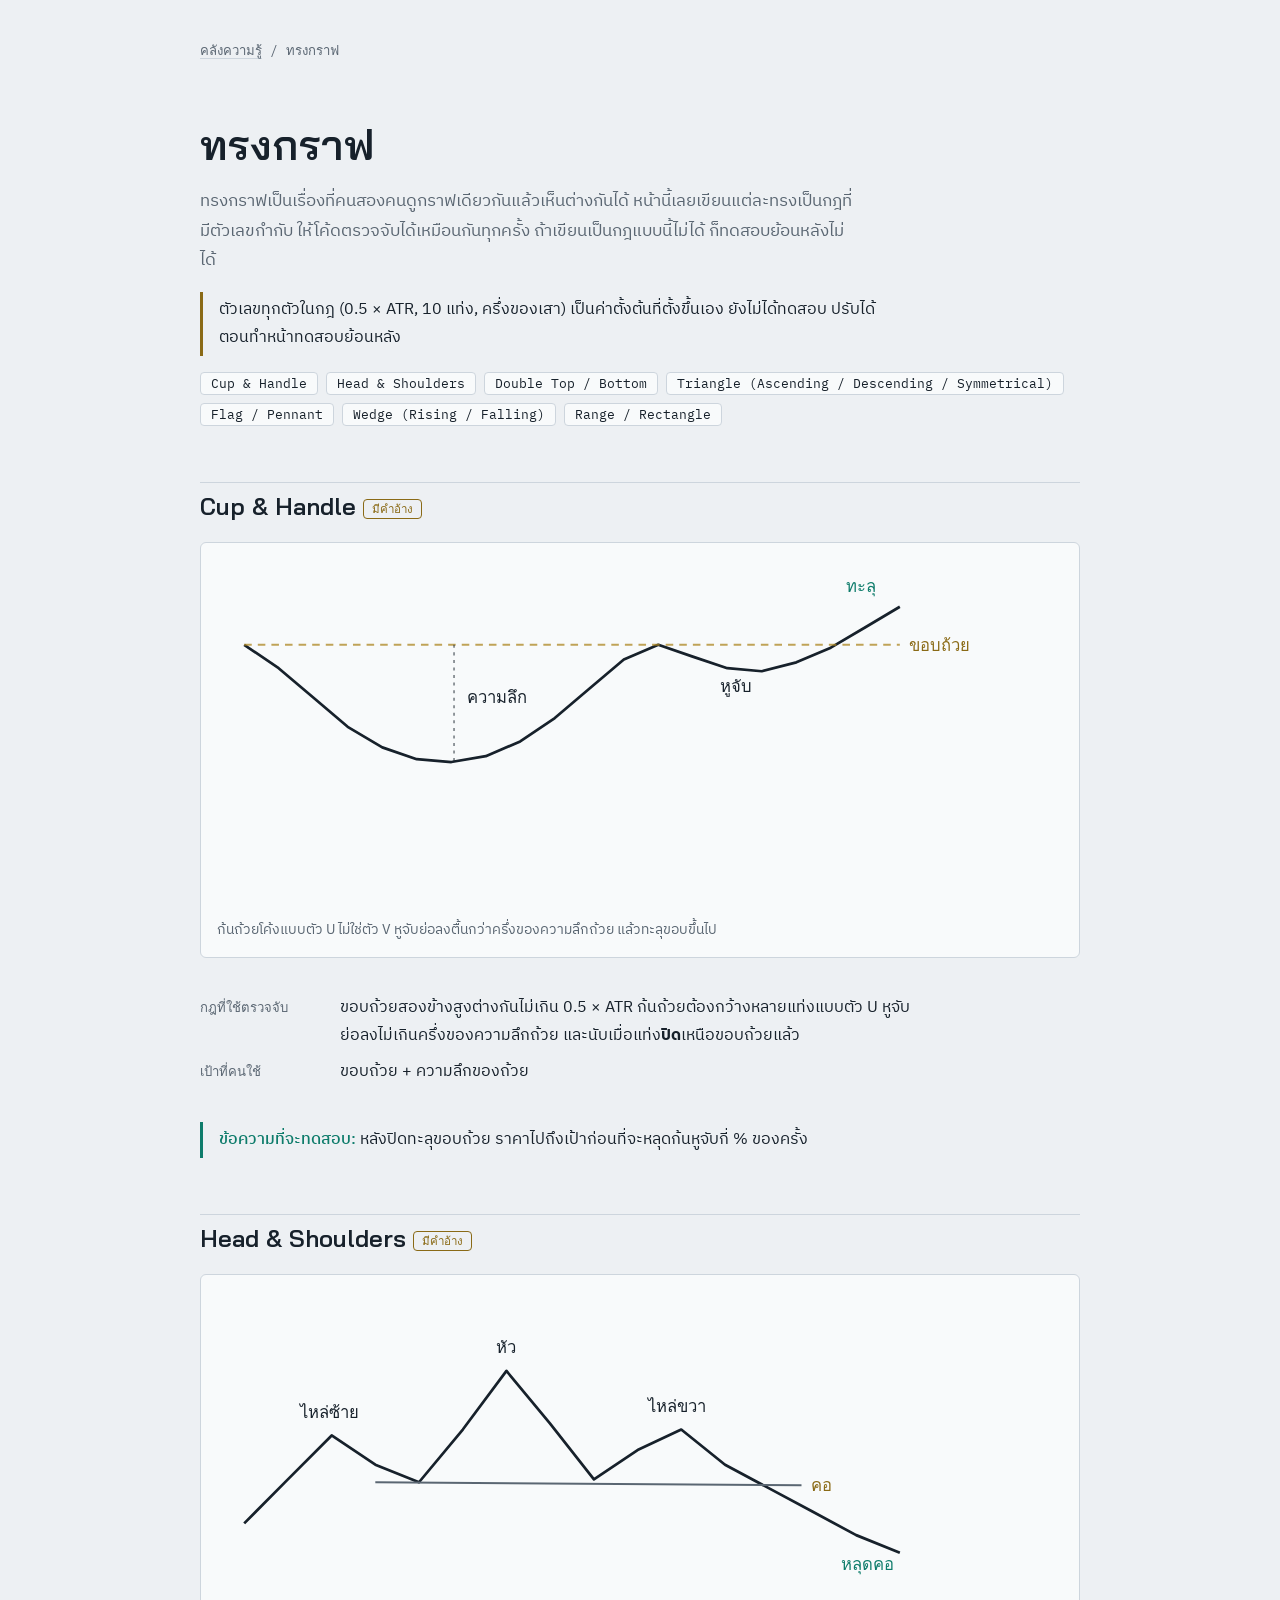
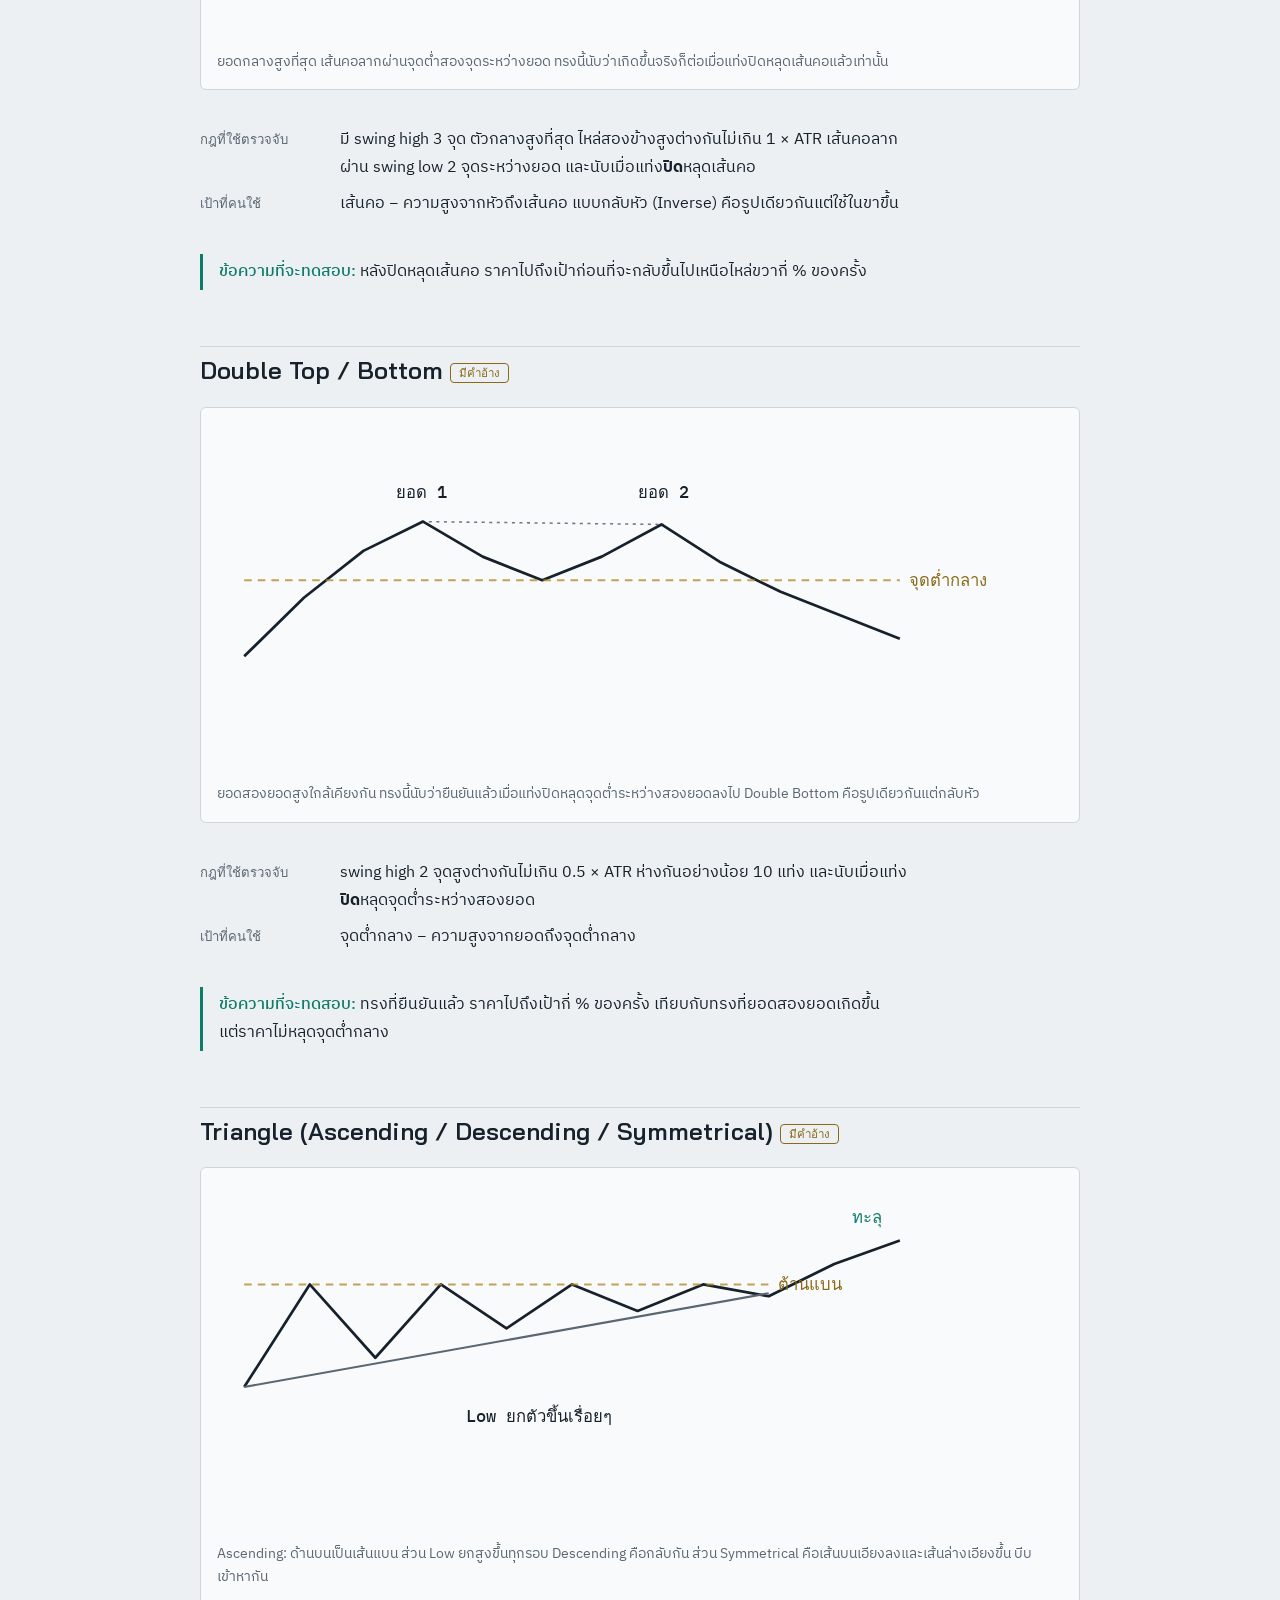
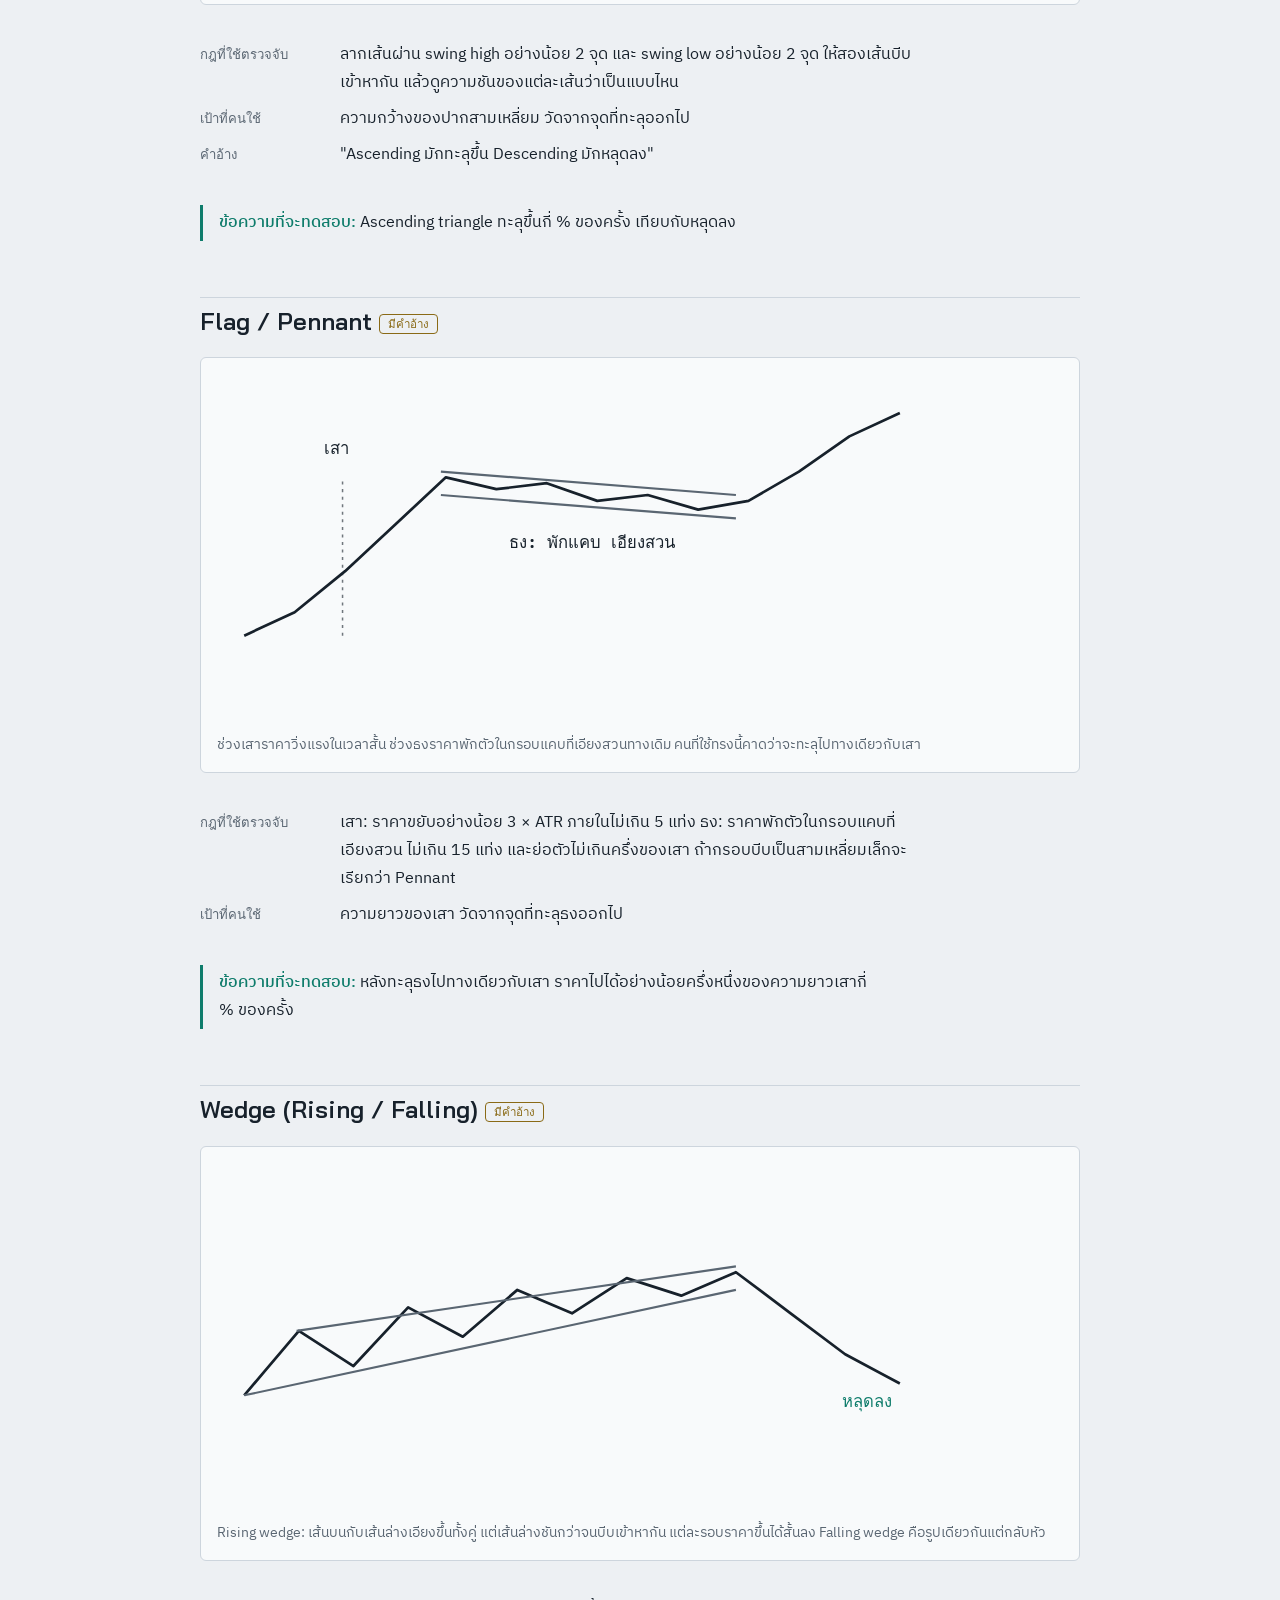
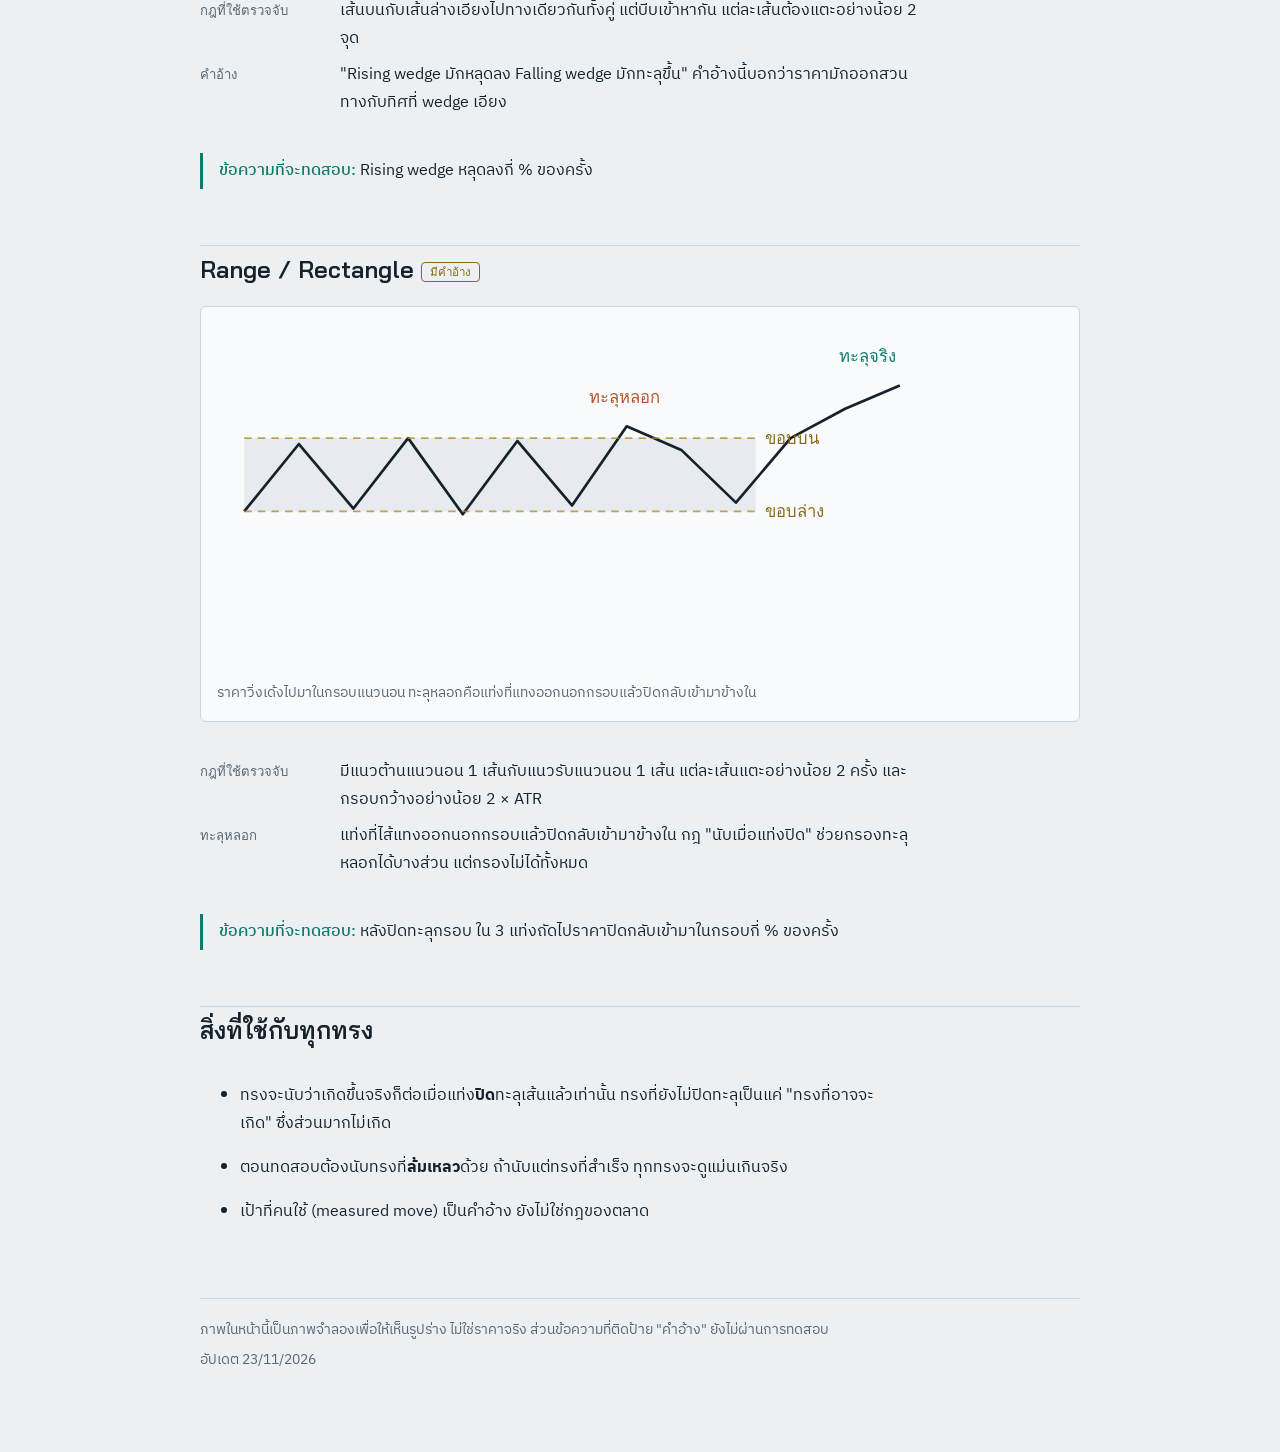
==== patterns.html @ 199178dd "Knowledge base: hub, tools, chart patterns Co-Authored-By: Claude Opus 5.5 <noreply@anthropic.com> C" ====
<!doctype html>
<html lang="th">
<head>
<meta charset="utf-8">
<meta name="viewport" content="width=device-width, initial-scale=1">
<meta name="robots" content="noindex">
<title>ทรงกราฟ</title>
<meta name="description" content="กฎที่ชัดพอให้โค้ดตรวจจับได้ของทรงกราฟหลัก">
<link rel="preconnect" href="https://fonts.googleapis.com">
<link rel="preconnect" href="https://fonts.gstatic.com" crossorigin>
<link rel="stylesheet" href="https://fonts.googleapis.com/css2?family=Bai+Jamjuree:wght@500;600&family=IBM+Plex+Mono:wght@400;500&family=IBM+Plex+Sans+Thai:wght@400;500;600&display=swap">
<link rel="stylesheet" href="kb.css">
</head>
<body>
<div class="wrap">
<nav class="crumb"><a href="index.html">คลังความรู้</a><span>ทรงกราฟ</span></nav>
<header class="stack"><h1>ทรงกราฟ</h1><p class="lede">ทรงกราฟเป็นเรื่องที่คนสองคนดูกราฟเดียวกันแล้วเห็นต่างกันได้ หน้านี้เลยเขียนแต่ละทรงเป็นกฎที่มีตัวเลขกำกับ ให้โค้ดตรวจจับได้เหมือนกันทุกครั้ง ถ้าเขียนเป็นกฎแบบนี้ไม่ได้ ก็ทดสอบย้อนหลังไม่ได้</p><p class="note">ตัวเลขทุกตัวในกฎ (0.5 × ATR, 10 แท่ง, ครึ่งของเสา) เป็นค่าตั้งต้นที่ตั้งขึ้นเอง ยังไม่ได้ทดสอบ ปรับได้ตอนทำหน้าทดสอบย้อนหลัง</p><nav class="toc"><a href="#cup">Cup &amp; Handle</a><a href="#hs">Head &amp; Shoulders</a><a href="#double">Double Top / Bottom</a><a href="#triangle">Triangle (Ascending / Descending / Symmetrical)</a><a href="#flag">Flag / Pennant</a><a href="#wedge">Wedge (Rising / Falling)</a><a href="#range">Range / Rectangle</a></nav></header><section class="topic" id="cup"><header><h2>Cup &amp; Handle <span class="tag claim">มีคำอ้าง</span></h2></header><figure class="card"><div class="scroll"><svg class="chart" viewBox="0 0 560 230" role="img" aria-label="Cup and Handle"><polyline class="px" points="18.0,56.8 40.8,72.3 63.7,91.7 86.5,111.1 109.4,124.7 132.2,132.5 155.1,134.4 177.9,130.5 200.7,120.8 223.6,105.3 246.4,85.9 269.3,66.5 292.1,56.8 314.9,64.6 337.8,72.3 360.6,74.3 383.5,68.4 406.3,58.7 429.2,45.2 452.0,31.6"/><line class="lvl" x1="18.0" y1="56.8" x2="452.0" y2="56.8"/><text class="lbl" x="458.0" y="60.8">ขอบถ้วย</text><line class="ann" x1="156.9" y1="56.8" x2="156.9" y2="134.4"/><text class="anntxt" x="165.6" y="95.6" text-anchor="start">ความลึก</text><text class="anntxt" x="343.5" y="87.8" text-anchor="middle">หูจับ</text><text class="anntxt hit" x="426.0" y="21.9" text-anchor="middle">ทะลุ</text></svg></div><figcaption>ก้นถ้วยโค้งแบบตัว U ไม่ใช่ตัว V หูจับย่อลงตื้นกว่าครึ่งของความลึกถ้วย แล้วทะลุขอบขึ้นไป</figcaption></figure><dl class="kv"><dt>กฎที่ใช้ตรวจจับ</dt><dd>ขอบถ้วยสองข้างสูงต่างกันไม่เกิน 0.5 × ATR ก้นถ้วยต้องกว้างหลายแท่งแบบตัว U หูจับย่อลงไม่เกินครึ่งของความลึกถ้วย และนับเมื่อแท่ง<b>ปิด</b>เหนือขอบถ้วยแล้ว</dd><dt>เป้าที่คนใช้</dt><dd>ขอบถ้วย + ความลึกของถ้วย</dd></dl><p class="test"><b>ข้อความที่จะทดสอบ:</b> หลังปิดทะลุขอบถ้วย ราคาไปถึงเป้าก่อนที่จะหลุดก้นหูจับกี่ % ของครั้ง</p></section><section class="topic" id="hs"><header><h2>Head &amp; Shoulders <span class="tag claim">มีคำอ้าง</span></h2></header><figure class="card"><div class="scroll"><svg class="chart" viewBox="0 0 560 230" role="img" aria-label="Head and Shoulders"><polyline class="px" points="18.0,153.8 46.9,124.7 75.9,95.6 104.8,115.0 133.7,126.6 162.7,91.7 191.6,52.9 220.5,87.8 249.5,124.7 278.4,105.3 307.3,91.7 336.3,115.0 365.2,130.5 394.1,146.0 423.1,161.6 452.0,173.2"/><line class="trend" x1="104.8" y1="126.6" x2="386.9" y2="128.6"/><text class="anntxt" x="74.4" y="84.0" text-anchor="middle">ไหล่ซ้าย</text><text class="anntxt" x="191.6" y="41.3" text-anchor="middle">หัว</text><text class="anntxt" x="304.4" y="80.1" text-anchor="middle">ไหล่ขวา</text><text class="lbl" x="392.9" y="132.6">คอ</text><text class="anntxt hit" x="430.3" y="184.8" text-anchor="middle">หลุดคอ</text></svg></div><figcaption>ยอดกลางสูงที่สุด เส้นคอลากผ่านจุดต่ำสองจุดระหว่างยอด ทรงนี้นับว่าเกิดขึ้นจริงก็ต่อเมื่อแท่งปิดหลุดเส้นคอแล้วเท่านั้น</figcaption></figure><dl class="kv"><dt>กฎที่ใช้ตรวจจับ</dt><dd>มี swing high 3 จุด ตัวกลางสูงที่สุด ไหล่สองข้างสูงต่างกันไม่เกิน 1 × ATR เส้นคอลากผ่าน swing low 2 จุดระหว่างยอด และนับเมื่อแท่ง<b>ปิด</b>หลุดเส้นคอ</dd><dt>เป้าที่คนใช้</dt><dd>เส้นคอ − ความสูงจากหัวถึงเส้นคอ แบบกลับหัว (Inverse) คือรูปเดียวกันแต่ใช้ในขาขึ้น</dd></dl><p class="test"><b>ข้อความที่จะทดสอบ:</b> หลังปิดหลุดเส้นคอ ราคาไปถึงเป้าก่อนที่จะกลับขึ้นไปเหนือไหล่ขวากี่ % ของครั้ง</p></section><section class="topic" id="double"><header><h2>Double Top / Bottom <span class="tag claim">มีคำอ้าง</span></h2></header><figure class="card"><div class="scroll"><svg class="chart" viewBox="0 0 560 230" role="img" aria-label="Double Top"><polyline class="px" points="18.0,153.8 57.5,115.0 96.9,84.0 136.4,64.6 175.8,87.8 215.3,103.4 254.7,87.8 294.2,66.5 333.6,91.7 373.1,111.1 412.5,126.6 452.0,142.2"/><line class="lvl" x1="18.0" y1="103.4" x2="452.0" y2="103.4"/><text class="lbl" x="458.0" y="107.4">จุดต่ำกลาง</text><line class="ann" x1="135.2" y1="64.6" x2="295.8" y2="66.5"/><text class="anntxt" x="135.2" y="49.0" text-anchor="middle">ยอด 1</text><text class="anntxt" x="295.8" y="49.0" text-anchor="middle">ยอด 2</text></svg></div><figcaption>ยอดสองยอดสูงใกล้เคียงกัน ทรงนี้นับว่ายืนยันแล้วเมื่อแท่งปิดหลุดจุดต่ำระหว่างสองยอดลงไป Double Bottom คือรูปเดียวกันแต่กลับหัว</figcaption></figure><dl class="kv"><dt>กฎที่ใช้ตรวจจับ</dt><dd>swing high 2 จุดสูงต่างกันไม่เกิน 0.5 × ATR ห่างกันอย่างน้อย 10 แท่ง และนับเมื่อแท่ง<b>ปิด</b>หลุดจุดต่ำระหว่างสองยอด</dd><dt>เป้าที่คนใช้</dt><dd>จุดต่ำกลาง − ความสูงจากยอดถึงจุดต่ำกลาง</dd></dl><p class="test"><b>ข้อความที่จะทดสอบ:</b> ทรงที่ยืนยันแล้ว ราคาไปถึงเป้ากี่ % ของครั้ง เทียบกับทรงที่ยอดสองยอดเกิดขึ้นแต่ราคาไม่หลุดจุดต่ำกลาง</p></section><section class="topic" id="triangle"><header><h2>Triangle (Ascending / Descending / Symmetrical) <span class="tag claim">มีคำอ้าง</span></h2></header><figure class="card"><div class="scroll"><svg class="chart" viewBox="0 0 560 230" role="img" aria-label="Triangle"><polyline class="px" points="18.0,134.4 61.4,66.5 104.8,115.0 148.2,66.5 191.6,95.6 235.0,66.5 278.4,84.0 321.8,66.5 365.2,74.3 408.6,52.9 452.0,37.4"/><line class="lvl" x1="18.0" y1="66.5" x2="365.2" y2="66.5"/><text class="lbl" x="371.2" y="70.5">ต้านแบน</text><line class="trend" x1="18.0" y1="134.4" x2="365.2" y2="72.3"/><text class="anntxt hit" x="430.3" y="25.8" text-anchor="middle">ทะลุ</text><text class="anntxt" x="213.3" y="157.7" text-anchor="middle">Low ยกตัวขึ้นเรื่อยๆ</text></svg></div><figcaption>Ascending: ด้านบนเป็นเส้นแบน ส่วน Low ยกสูงขึ้นทุกรอบ Descending คือกลับกัน ส่วน Symmetrical คือเส้นบนเอียงลงและเส้นล่างเอียงขึ้น บีบเข้าหากัน</figcaption></figure><dl class="kv"><dt>กฎที่ใช้ตรวจจับ</dt><dd>ลากเส้นผ่าน swing high อย่างน้อย 2 จุด และ swing low อย่างน้อย 2 จุด ให้สองเส้นบีบเข้าหากัน แล้วดูความชันของแต่ละเส้นว่าเป็นแบบไหน</dd><dt>เป้าที่คนใช้</dt><dd>ความกว้างของปากสามเหลี่ยม วัดจากจุดที่ทะลุออกไป</dd><dt>คำอ้าง</dt><dd>"Ascending มักทะลุขึ้น Descending มักหลุดลง"</dd></dl><p class="test"><b>ข้อความที่จะทดสอบ:</b> Ascending triangle ทะลุขึ้นกี่ % ของครั้ง เทียบกับหลุดลง</p></section><section class="topic" id="flag"><header><h2>Flag / Pennant <span class="tag claim">มีคำอ้าง</span></h2></header><figure class="card"><div class="scroll"><svg class="chart" viewBox="0 0 560 230" role="img" aria-label="Flag"><polyline class="px" points="18.0,173.2 51.4,157.7 84.8,130.5 118.2,99.5 151.5,68.4 184.9,76.2 218.3,72.3 251.7,84.0 285.1,80.1 318.5,89.8 351.8,84.0 385.2,64.6 418.6,41.3 452.0,25.8"/><line class="trend" x1="148.2" y1="64.6" x2="343.5" y2="80.1"/><line class="trend" x1="148.2" y1="80.1" x2="343.5" y2="95.6"/><line class="ann" x1="83.1" y1="173.2" x2="83.1" y2="68.4"/><text class="anntxt" x="78.8" y="52.9" text-anchor="middle">เสา</text><text class="anntxt" x="248.0" y="115.0" text-anchor="middle">ธง: พักแคบ เอียงสวน</text></svg></div><figcaption>ช่วงเสาราคาวิ่งแรงในเวลาสั้น ช่วงธงราคาพักตัวในกรอบแคบที่เอียงสวนทางเดิม คนที่ใช้ทรงนี้คาดว่าจะทะลุไปทางเดียวกับเสา</figcaption></figure><dl class="kv"><dt>กฎที่ใช้ตรวจจับ</dt><dd>เสา: ราคาขยับอย่างน้อย 3 × ATR ภายในไม่เกิน 5 แท่ง ธง: ราคาพักตัวในกรอบแคบที่เอียงสวน ไม่เกิน 15 แท่ง และย่อตัวไม่เกินครึ่งของเสา ถ้ากรอบบีบเป็นสามเหลี่ยมเล็กจะเรียกว่า Pennant</dd><dt>เป้าที่คนใช้</dt><dd>ความยาวของเสา วัดจากจุดที่ทะลุธงออกไป</dd></dl><p class="test"><b>ข้อความที่จะทดสอบ:</b> หลังทะลุธงไปทางเดียวกับเสา ราคาไปได้อย่างน้อยครึ่งหนึ่งของความยาวเสากี่ % ของครั้ง</p></section><section class="topic" id="wedge"><header><h2>Wedge (Rising / Falling) <span class="tag claim">มีคำอ้าง</span></h2></header><figure class="card"><div class="scroll"><svg class="chart" viewBox="0 0 560 230" role="img" aria-label="Wedge"><polyline class="px" points="18.0,153.8 54.2,111.1 90.3,134.4 126.5,95.6 162.7,115.0 198.8,84.0 235.0,99.5 271.2,76.2 307.3,87.8 343.5,72.3 379.7,99.5 415.8,126.6 452.0,146.0"/><line class="trend" x1="18.0" y1="153.8" x2="343.5" y2="84.0"/><line class="trend" x1="52.7" y1="111.1" x2="343.5" y2="68.4"/><text class="anntxt hit" x="430.3" y="161.6" text-anchor="middle">หลุดลง</text></svg></div><figcaption>Rising wedge: เส้นบนกับเส้นล่างเอียงขึ้นทั้งคู่ แต่เส้นล่างชันกว่าจนบีบเข้าหากัน แต่ละรอบราคาขึ้นได้สั้นลง Falling wedge คือรูปเดียวกันแต่กลับหัว</figcaption></figure><dl class="kv"><dt>กฎที่ใช้ตรวจจับ</dt><dd>เส้นบนกับเส้นล่างเอียงไปทางเดียวกันทั้งคู่ แต่บีบเข้าหากัน แต่ละเส้นต้องแตะอย่างน้อย 2 จุด</dd><dt>คำอ้าง</dt><dd>"Rising wedge มักหลุดลง Falling wedge มักทะลุขึ้น" คำอ้างนี้บอกว่าราคามักออกสวนทางกับทิศที่ wedge เอียง</dd></dl><p class="test"><b>ข้อความที่จะทดสอบ:</b> Rising wedge หลุดลงกี่ % ของครั้ง</p></section><section class="topic" id="range"><header><h2>Range / Rectangle <span class="tag claim">มีคำอ้าง</span></h2></header><figure class="card"><div class="scroll"><svg class="chart" viewBox="0 0 560 230" role="img" aria-label="Range"><rect class="zband soft" x="18.0" y="76.2" width="338.5" height="48.5"/><polyline class="px" points="18.0,124.7 54.2,80.1 90.3,122.8 126.5,76.2 162.7,126.6 198.8,78.1 235.0,120.8 271.2,68.4 307.3,84.0 343.5,118.9 379.7,76.2 415.8,56.8 452.0,41.3"/><line class="lvl" x1="18.0" y1="76.2" x2="356.5" y2="76.2"/><text class="lbl" x="362.5" y="80.2">ขอบบน</text><line class="lvl" x1="18.0" y1="124.7" x2="356.5" y2="124.7"/><text class="lbl" x="362.5" y="128.7">ขอบล่าง</text><text class="anntxt dn" x="269.7" y="52.9" text-anchor="middle">ทะลุหลอก</text><text class="anntxt hit" x="430.3" y="25.8" text-anchor="middle">ทะลุจริง</text></svg></div><figcaption>ราคาวิ่งเด้งไปมาในกรอบแนวนอน ทะลุหลอกคือแท่งที่แทงออกนอกกรอบแล้วปิดกลับเข้ามาข้างใน</figcaption></figure><dl class="kv"><dt>กฎที่ใช้ตรวจจับ</dt><dd>มีแนวต้านแนวนอน 1 เส้นกับแนวรับแนวนอน 1 เส้น แต่ละเส้นแตะอย่างน้อย 2 ครั้ง และกรอบกว้างอย่างน้อย 2 × ATR</dd><dt>ทะลุหลอก</dt><dd>แท่งที่ไส้แทงออกนอกกรอบแล้วปิดกลับเข้ามาข้างใน กฎ "นับเมื่อแท่งปิด" ช่วยกรองทะลุหลอกได้บางส่วน แต่กรองไม่ได้ทั้งหมด</dd></dl><p class="test"><b>ข้อความที่จะทดสอบ:</b> หลังปิดทะลุกรอบ ใน 3 แท่งถัดไปราคาปิดกลับเข้ามาในกรอบกี่ % ของครั้ง</p></section><section class="topic"><header><h2>สิ่งที่ใช้กับทุกทรง</h2></header><ul class="prose stack"><li>ทรงจะนับว่าเกิดขึ้นจริงก็ต่อเมื่อแท่ง<b>ปิด</b>ทะลุเส้นแล้วเท่านั้น ทรงที่ยังไม่ปิดทะลุเป็นแค่ "ทรงที่อาจจะเกิด" ซึ่งส่วนมากไม่เกิด</li><li>ตอนทดสอบต้องนับทรงที่<b>ล้มเหลว</b>ด้วย ถ้านับแต่ทรงที่สำเร็จ ทุกทรงจะดูแม่นเกินจริง</li><li>เป้าที่คนใช้ (measured move) เป็นคำอ้าง ยังไม่ใช่กฎของตลาด</li></ul></section><footer class="foot"><p>ภาพในหน้านี้เป็นภาพจำลองเพื่อให้เห็นรูปร่าง ไม่ใช่ราคาจริง ส่วนข้อความที่ติดป้าย "คำอ้าง" ยังไม่ผ่านการทดสอบ</p><p>อัปเดต 23/11/2026</p></footer>
</div>
</body>
</html>
---- kb.css ----
:root{
  --bg:#EDF0F3; --surface:#F8FAFB; --ink:#17212B; --muted:#5A6672;
  --line:#CDD5DD; --grid:#DCE2E8;
  --up:#0E7C6B; --dn:#B4532A; --bad:#C2372F;
  --zone:#8A6A16; --zone-fill:rgba(173,134,32,.16); --zone-edge:rgba(173,134,32,.75);
  --display:"Bai Jamjuree","IBM Plex Sans Thai",system-ui,sans-serif;
  --body:"IBM Plex Sans Thai",system-ui,sans-serif;
  --mono:"IBM Plex Mono",ui-monospace,Menlo,monospace;
}
@media (prefers-color-scheme: dark){
  :root:not([data-theme="light"]){
    --bg:#0E141A; --surface:#151D25; --ink:#E2E8EE; --muted:#95A2AE;
    --line:#2B3642; --grid:#1D2731;
    --up:#3DBFA8; --dn:#E08A5C; --bad:#F06A62;
    --zone:#D7A93A; --zone-fill:rgba(215,169,58,.15); --zone-edge:rgba(215,169,58,.7);
  }
}
:root[data-theme="dark"]{
  --bg:#0E141A; --surface:#151D25; --ink:#E2E8EE; --muted:#95A2AE;
  --line:#2B3642; --grid:#1D2731;
  --up:#3DBFA8; --dn:#E08A5C; --bad:#F06A62;
  --zone:#D7A93A; --zone-fill:rgba(215,169,58,.15); --zone-edge:rgba(215,169,58,.7);
}
*{box-sizing:border-box}
html{-webkit-text-size-adjust:100%}
body{margin:0;background:var(--bg);color:var(--ink);font-family:var(--body);font-size:16px;line-height:1.75;padding:40px 16px 80px}
.wrap{max-width:880px;margin:0 auto;display:grid;gap:56px;grid-template-columns:minmax(0,1fr)}
.wrap>*,section.topic>*,.card>*,.stack>*{min-width:0}
h1,h2,h3{font-family:var(--display);text-wrap:balance;line-height:1.3;margin:0;font-weight:600}
h1{font-size:clamp(1.9rem,5vw,2.6rem)}
h2{font-size:1.5rem}
h3{font-size:1.04rem}
p{margin:0}
a{color:inherit;text-underline-offset:3px;text-decoration-color:var(--line)}
a:hover{text-decoration-color:var(--ink)}
.crumb{font:400 .82rem var(--mono);color:var(--muted);display:flex;gap:8px;flex-wrap:wrap}
.crumb a{color:var(--muted)}
.crumb span::before{content:"/";margin-right:8px}
.stack{display:grid;gap:16px}
.lede{font-size:1.06rem;color:var(--muted);max-width:660px}
.prose{max-width:680px}
code,.num{font-family:var(--mono);font-size:.9em;font-variant-numeric:tabular-nums}
.tag{display:inline-block;font:500 .72rem var(--mono);padding:0 8px;border-radius:4px;border:1px solid currentColor;white-space:nowrap;vertical-align:2px}
.tag.live{color:var(--up)} .tag.claim{color:var(--zone)} .tag.todo{color:var(--muted)}
section.topic{display:grid;gap:20px;padding-top:8px;border-top:1px solid var(--line)}
section.topic>header{display:grid;gap:8px}
.kv{display:grid;grid-template-columns:120px 1fr;gap:8px 20px;max-width:720px}
.kv dt{font:500 .82rem var(--mono);color:var(--muted);padding-top:3px}
.kv dd{margin:0}
@media (max-width:600px){.kv{grid-template-columns:1fr;gap:2px}.kv dd{margin-bottom:12px}}
.test{border-left:3px solid var(--up);padding:4px 0 4px 16px;max-width:680px}
.test b{color:var(--up);font-weight:500}
.dies{border-left:3px solid var(--bad);padding:4px 0 4px 16px;max-width:680px}
.dies b{color:var(--bad);font-weight:500}
.note{border-left:3px solid var(--zone);padding:4px 0 4px 16px;max-width:680px}

.card{margin:0;background:var(--surface);border:1px solid var(--line);border-radius:6px;padding:16px;display:grid;gap:12px}
.card figcaption{font-size:.88rem;color:var(--muted);line-height:1.6}
.scroll{overflow-x:auto}
.chart{width:100%;height:auto;display:block;min-width:480px}
.px{fill:none;stroke:var(--ink);stroke-width:1.8;stroke-linejoin:round}
.ema{fill:none;stroke:var(--zone);stroke-width:2.2}
.trend{stroke:var(--muted);stroke-width:1.4}
.lvl{stroke:var(--zone-edge);stroke-width:1.3;stroke-dasharray:5 4}
.sep{stroke:var(--grid);stroke-width:1}
.ann{stroke:var(--ink);stroke-width:1;stroke-dasharray:2 3;opacity:.6}
.mark{stroke:var(--ink);stroke-width:1.4}
.mark.hit{stroke:var(--up);stroke-width:2.4}
.zband{fill:var(--zone-fill)} .zband.soft{fill:var(--grid);opacity:.6}
.zband.z1{fill:var(--zone-fill)} .zband.z2{fill:var(--grid)} .zband.z3{fill:var(--surface);stroke:var(--line)}
.c-up{fill:var(--up);stroke:var(--up)} .c-dn{fill:var(--dn);stroke:var(--dn)} .c-hit{fill:var(--zone);stroke:var(--zone)}
.wick{stroke-width:1.3}
.lbl,.anntxt,.axis{font:500 11px var(--mono);fill:var(--ink)}
.axis{fill:var(--muted);font-weight:400}
.lbl{fill:var(--zone)} .ema-t{fill:var(--zone)}
.anntxt.hit{fill:var(--up)} .anntxt.dn{fill:var(--dn)}

.groups{display:grid;gap:40px}
.group{display:grid;gap:12px}
.group>p{color:var(--muted);max-width:640px}
.list{list-style:none;margin:0;padding:0;border:1px solid var(--line);border-radius:6px;background:var(--surface)}
.list li{border-bottom:1px solid var(--line)}
.list li:last-child{border-bottom:0}
.list a{display:grid;grid-template-columns:1fr auto;gap:4px 16px;padding:14px 16px;text-decoration:none}
.list a:hover{background:var(--bg)}
.list .t{font-family:var(--display);font-weight:600}
.list .d{grid-column:1;color:var(--muted);font-size:.9rem;line-height:1.55}
.list .tag{grid-row:1;grid-column:2;align-self:start;margin-top:4px}
.toc{display:flex;flex-wrap:wrap;gap:8px}
.toc a{font:400 .82rem var(--mono);border:1px solid var(--line);border-radius:4px;padding:2px 10px;text-decoration:none;background:var(--surface)}
.toc a:hover{border-color:var(--muted)}
.foot{font-size:.85rem;color:var(--muted);border-top:1px solid var(--line);padding-top:20px;display:grid;gap:6px}
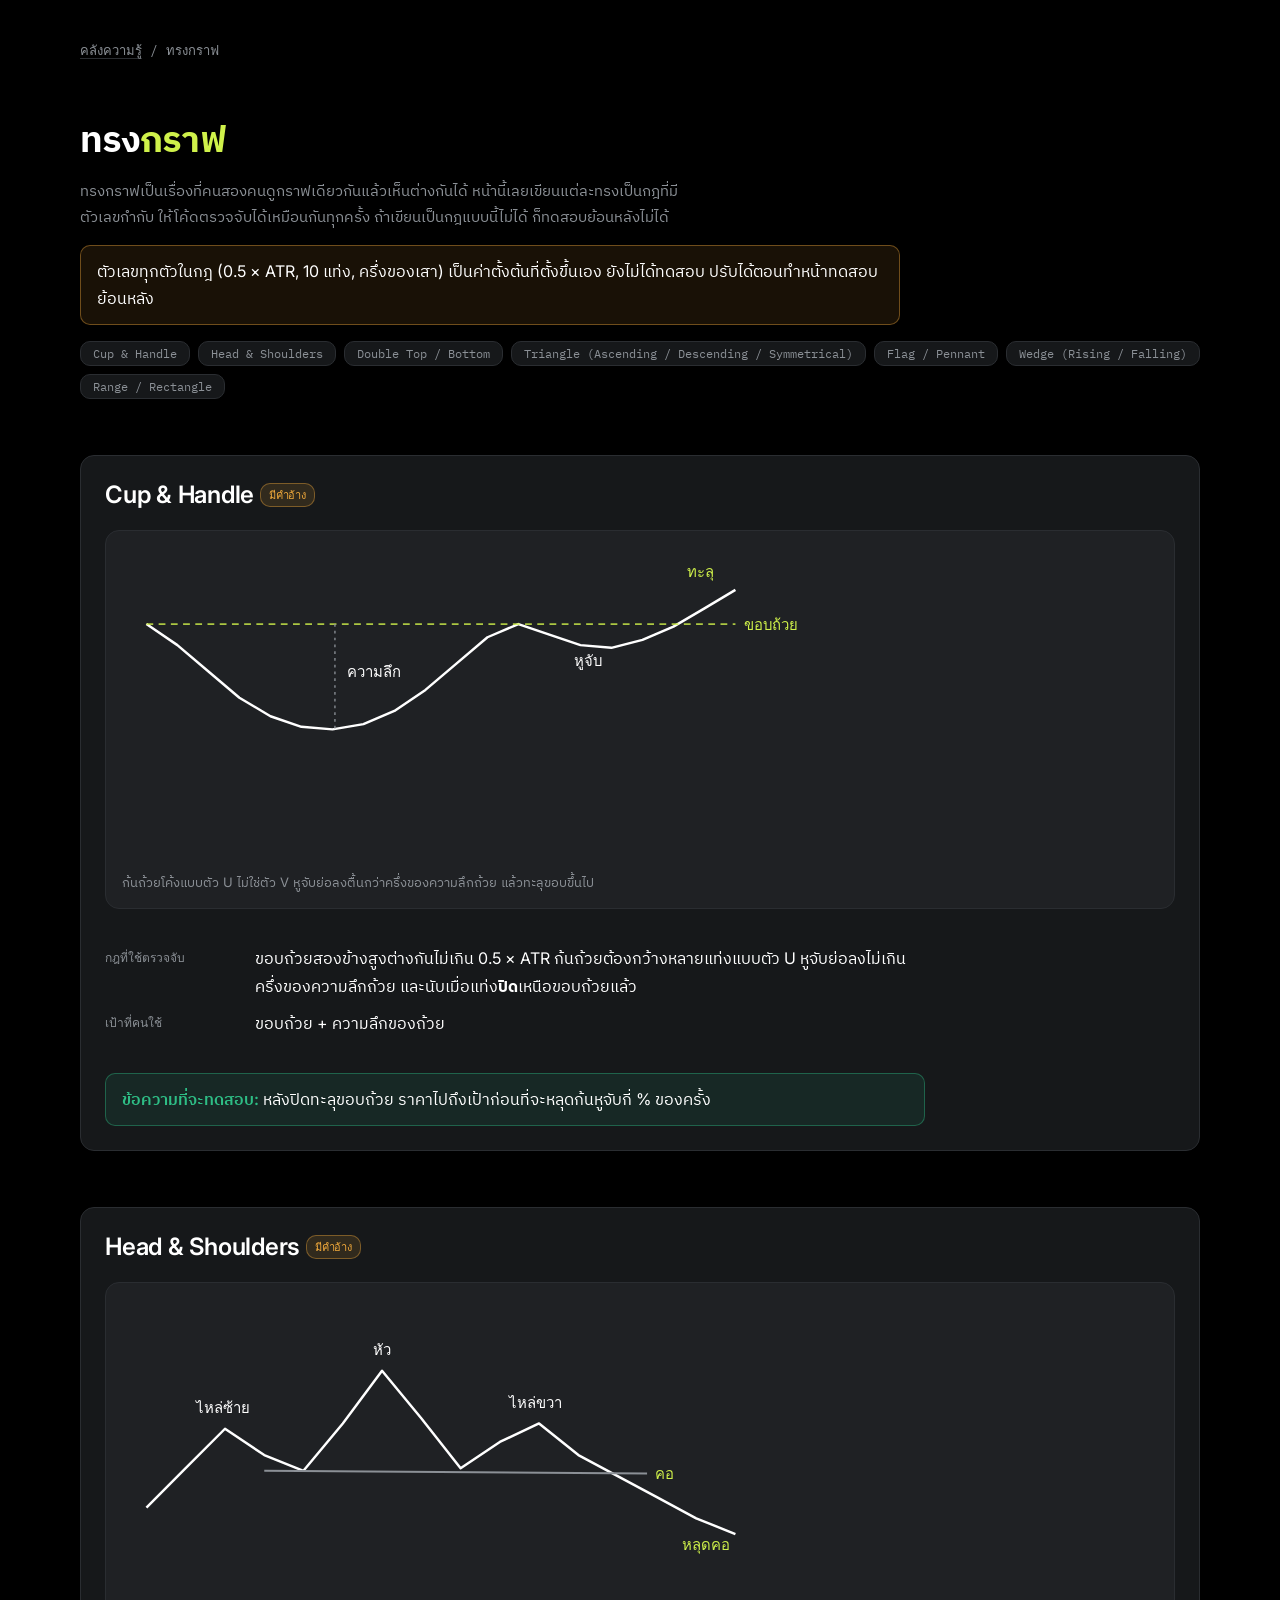
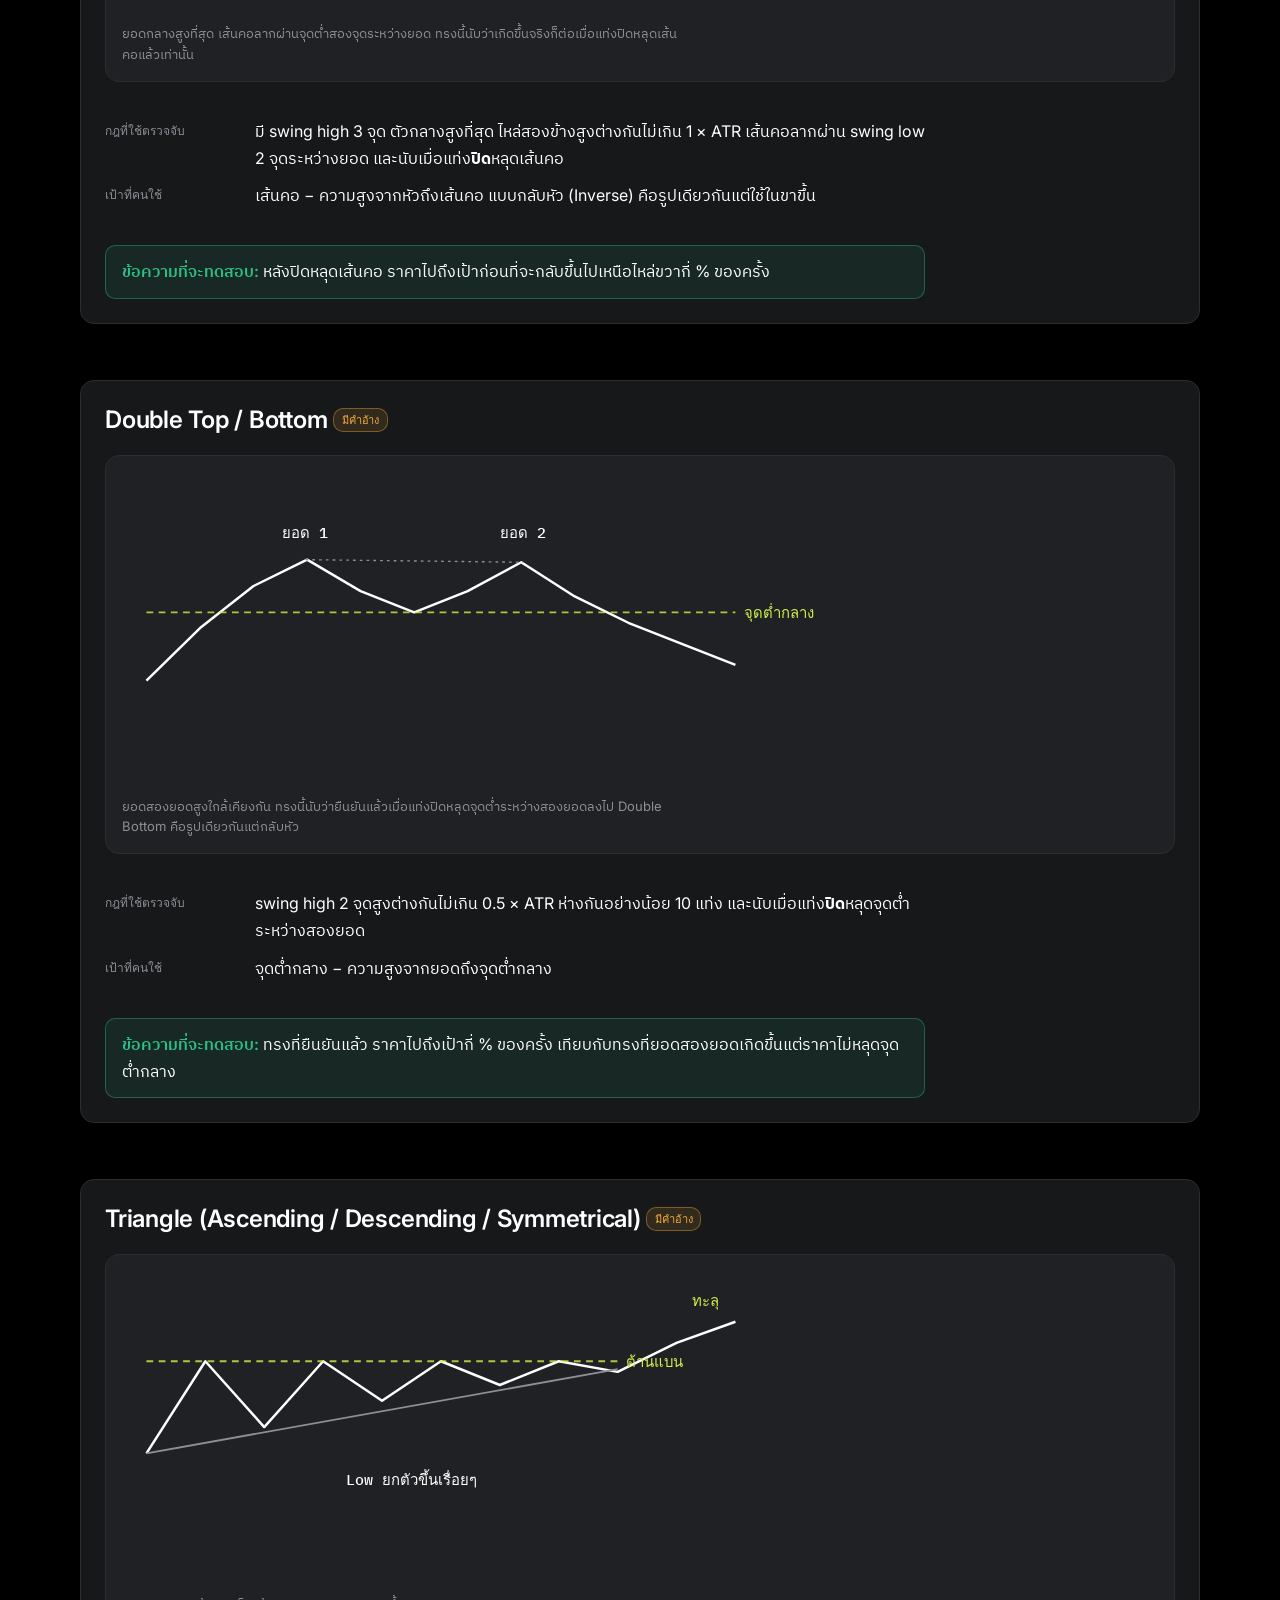
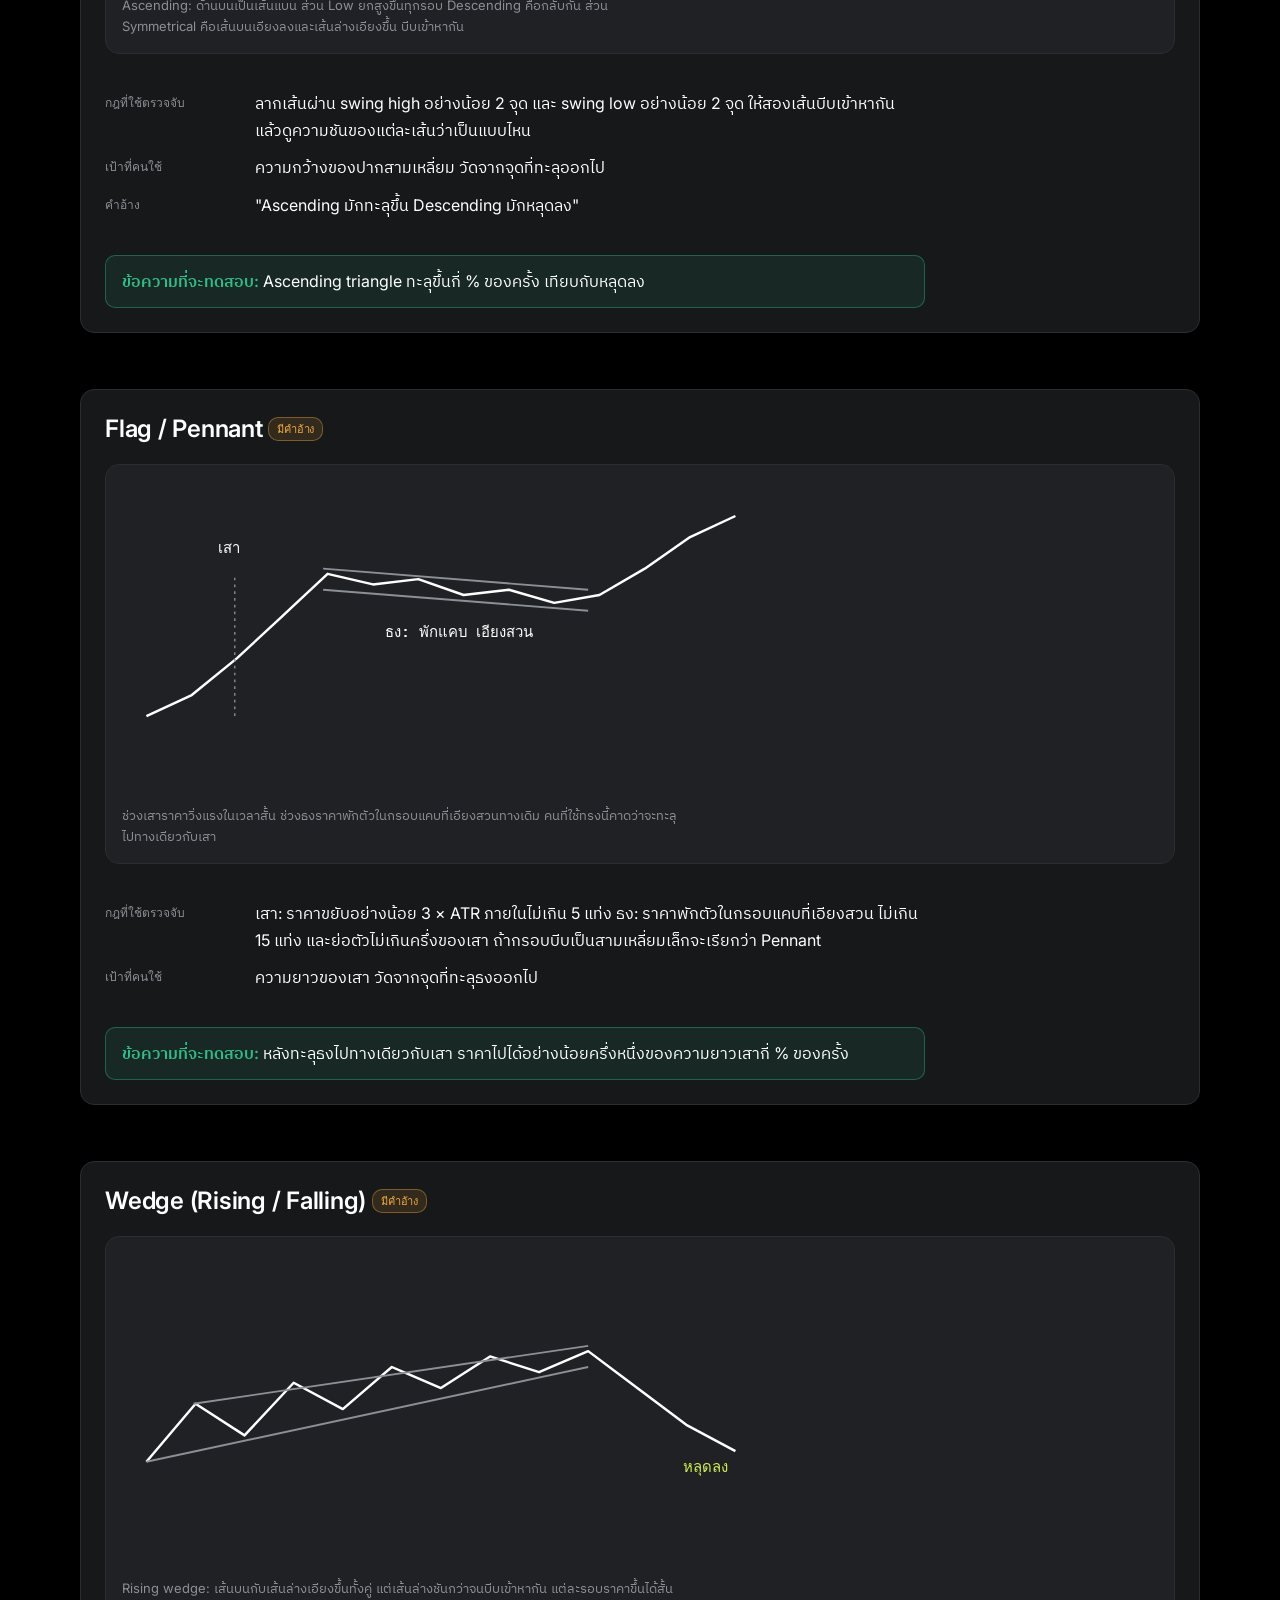
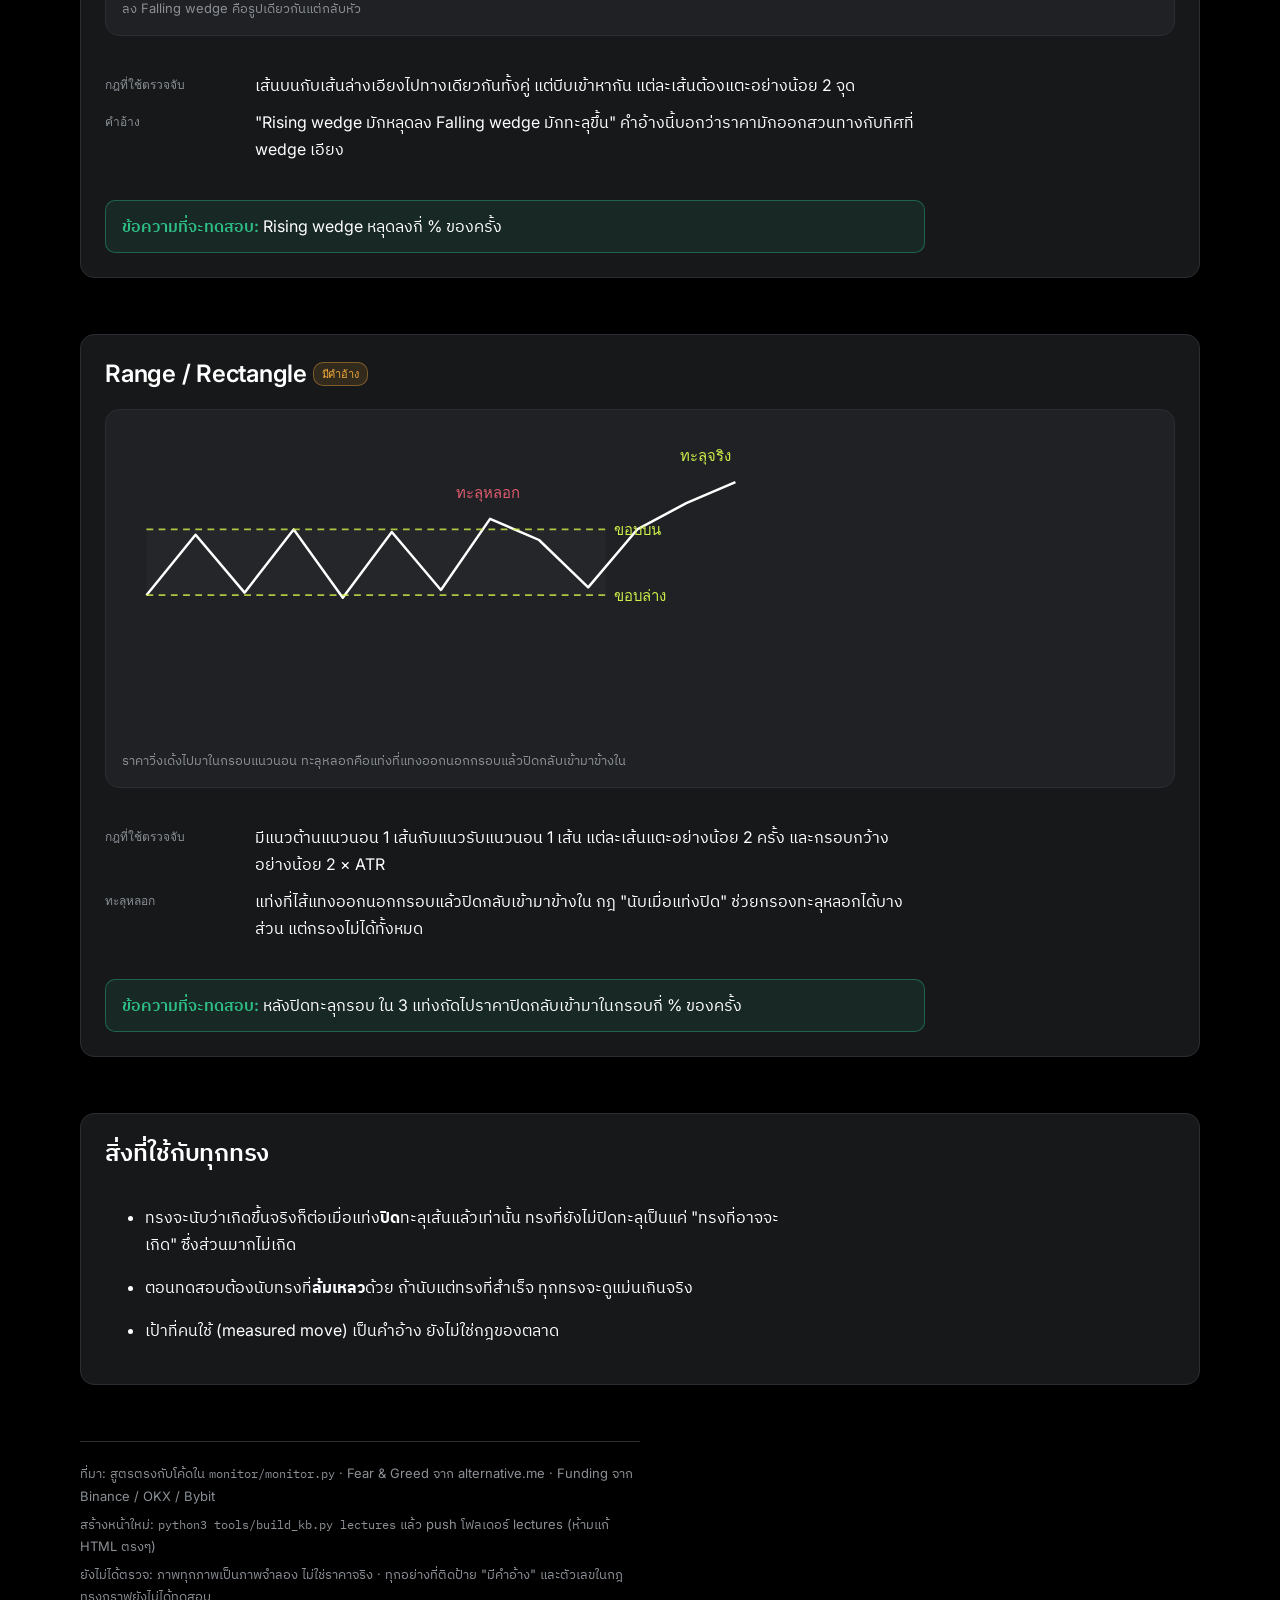
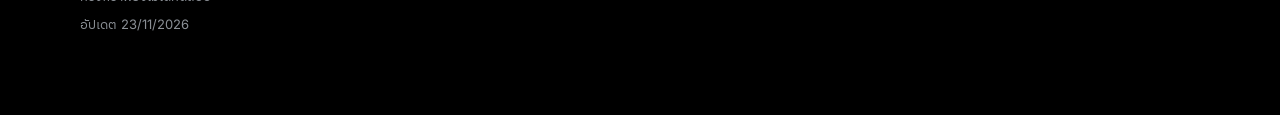
==== commit c767d660: "Restyle to journal design system (black, lime accent, Inter + Plex Mono) Co-Authored-By: Claude Opus" ====
--- a/patterns.html
+++ b/patterns.html
@@ -8,13 +8,13 @@
 <meta name="description" content="กฎที่ชัดพอให้โค้ดตรวจจับได้ของทรงกราฟหลัก">
 <link rel="preconnect" href="https://fonts.googleapis.com">
 <link rel="preconnect" href="https://fonts.gstatic.com" crossorigin>
-<link rel="stylesheet" href="https://fonts.googleapis.com/css2?family=Bai+Jamjuree:wght@500;600&family=IBM+Plex+Mono:wght@400;500&family=IBM+Plex+Sans+Thai:wght@400;500;600&display=swap">
+<link rel="stylesheet" href="https://fonts.googleapis.com/css2?family=Inter:wght@400;500;600;700&family=IBM+Plex+Mono:wght@400;500&family=IBM+Plex+Sans+Thai:wght@400;500;600;700&display=swap">
 <link rel="stylesheet" href="kb.css">
 </head>
 <body>
 <div class="wrap">
 <nav class="crumb"><a href="index.html">คลังความรู้</a><span>ทรงกราฟ</span></nav>
-<header class="stack"><h1>ทรงกราฟ</h1><p class="lede">ทรงกราฟเป็นเรื่องที่คนสองคนดูกราฟเดียวกันแล้วเห็นต่างกันได้ หน้านี้เลยเขียนแต่ละทรงเป็นกฎที่มีตัวเลขกำกับ ให้โค้ดตรวจจับได้เหมือนกันทุกครั้ง ถ้าเขียนเป็นกฎแบบนี้ไม่ได้ ก็ทดสอบย้อนหลังไม่ได้</p><p class="note">ตัวเลขทุกตัวในกฎ (0.5 × ATR, 10 แท่ง, ครึ่งของเสา) เป็นค่าตั้งต้นที่ตั้งขึ้นเอง ยังไม่ได้ทดสอบ ปรับได้ตอนทำหน้าทดสอบย้อนหลัง</p><nav class="toc"><a href="#cup">Cup &amp; Handle</a><a href="#hs">Head &amp; Shoulders</a><a href="#double">Double Top / Bottom</a><a href="#triangle">Triangle (Ascending / Descending / Symmetrical)</a><a href="#flag">Flag / Pennant</a><a href="#wedge">Wedge (Rising / Falling)</a><a href="#range">Range / Rectangle</a></nav></header><section class="topic" id="cup"><header><h2>Cup &amp; Handle <span class="tag claim">มีคำอ้าง</span></h2></header><figure class="card"><div class="scroll"><svg class="chart" viewBox="0 0 560 230" role="img" aria-label="Cup and Handle"><polyline class="px" points="18.0,56.8 40.8,72.3 63.7,91.7 86.5,111.1 109.4,124.7 132.2,132.5 155.1,134.4 177.9,130.5 200.7,120.8 223.6,105.3 246.4,85.9 269.3,66.5 292.1,56.8 314.9,64.6 337.8,72.3 360.6,74.3 383.5,68.4 406.3,58.7 429.2,45.2 452.0,31.6"/><line class="lvl" x1="18.0" y1="56.8" x2="452.0" y2="56.8"/><text class="lbl" x="458.0" y="60.8">ขอบถ้วย</text><line class="ann" x1="156.9" y1="56.8" x2="156.9" y2="134.4"/><text class="anntxt" x="165.6" y="95.6" text-anchor="start">ความลึก</text><text class="anntxt" x="343.5" y="87.8" text-anchor="middle">หูจับ</text><text class="anntxt hit" x="426.0" y="21.9" text-anchor="middle">ทะลุ</text></svg></div><figcaption>ก้นถ้วยโค้งแบบตัว U ไม่ใช่ตัว V หูจับย่อลงตื้นกว่าครึ่งของความลึกถ้วย แล้วทะลุขอบขึ้นไป</figcaption></figure><dl class="kv"><dt>กฎที่ใช้ตรวจจับ</dt><dd>ขอบถ้วยสองข้างสูงต่างกันไม่เกิน 0.5 × ATR ก้นถ้วยต้องกว้างหลายแท่งแบบตัว U หูจับย่อลงไม่เกินครึ่งของความลึกถ้วย และนับเมื่อแท่ง<b>ปิด</b>เหนือขอบถ้วยแล้ว</dd><dt>เป้าที่คนใช้</dt><dd>ขอบถ้วย + ความลึกของถ้วย</dd></dl><p class="test"><b>ข้อความที่จะทดสอบ:</b> หลังปิดทะลุขอบถ้วย ราคาไปถึงเป้าก่อนที่จะหลุดก้นหูจับกี่ % ของครั้ง</p></section><section class="topic" id="hs"><header><h2>Head &amp; Shoulders <span class="tag claim">มีคำอ้าง</span></h2></header><figure class="card"><div class="scroll"><svg class="chart" viewBox="0 0 560 230" role="img" aria-label="Head and Shoulders"><polyline class="px" points="18.0,153.8 46.9,124.7 75.9,95.6 104.8,115.0 133.7,126.6 162.7,91.7 191.6,52.9 220.5,87.8 249.5,124.7 278.4,105.3 307.3,91.7 336.3,115.0 365.2,130.5 394.1,146.0 423.1,161.6 452.0,173.2"/><line class="trend" x1="104.8" y1="126.6" x2="386.9" y2="128.6"/><text class="anntxt" x="74.4" y="84.0" text-anchor="middle">ไหล่ซ้าย</text><text class="anntxt" x="191.6" y="41.3" text-anchor="middle">หัว</text><text class="anntxt" x="304.4" y="80.1" text-anchor="middle">ไหล่ขวา</text><text class="lbl" x="392.9" y="132.6">คอ</text><text class="anntxt hit" x="430.3" y="184.8" text-anchor="middle">หลุดคอ</text></svg></div><figcaption>ยอดกลางสูงที่สุด เส้นคอลากผ่านจุดต่ำสองจุดระหว่างยอด ทรงนี้นับว่าเกิดขึ้นจริงก็ต่อเมื่อแท่งปิดหลุดเส้นคอแล้วเท่านั้น</figcaption></figure><dl class="kv"><dt>กฎที่ใช้ตรวจจับ</dt><dd>มี swing high 3 จุด ตัวกลางสูงที่สุด ไหล่สองข้างสูงต่างกันไม่เกิน 1 × ATR เส้นคอลากผ่าน swing low 2 จุดระหว่างยอด และนับเมื่อแท่ง<b>ปิด</b>หลุดเส้นคอ</dd><dt>เป้าที่คนใช้</dt><dd>เส้นคอ − ความสูงจากหัวถึงเส้นคอ แบบกลับหัว (Inverse) คือรูปเดียวกันแต่ใช้ในขาขึ้น</dd></dl><p class="test"><b>ข้อความที่จะทดสอบ:</b> หลังปิดหลุดเส้นคอ ราคาไปถึงเป้าก่อนที่จะกลับขึ้นไปเหนือไหล่ขวากี่ % ของครั้ง</p></section><section class="topic" id="double"><header><h2>Double Top / Bottom <span class="tag claim">มีคำอ้าง</span></h2></header><figure class="card"><div class="scroll"><svg class="chart" viewBox="0 0 560 230" role="img" aria-label="Double Top"><polyline class="px" points="18.0,153.8 57.5,115.0 96.9,84.0 136.4,64.6 175.8,87.8 215.3,103.4 254.7,87.8 294.2,66.5 333.6,91.7 373.1,111.1 412.5,126.6 452.0,142.2"/><line class="lvl" x1="18.0" y1="103.4" x2="452.0" y2="103.4"/><text class="lbl" x="458.0" y="107.4">จุดต่ำกลาง</text><line class="ann" x1="135.2" y1="64.6" x2="295.8" y2="66.5"/><text class="anntxt" x="135.2" y="49.0" text-anchor="middle">ยอด 1</text><text class="anntxt" x="295.8" y="49.0" text-anchor="middle">ยอด 2</text></svg></div><figcaption>ยอดสองยอดสูงใกล้เคียงกัน ทรงนี้นับว่ายืนยันแล้วเมื่อแท่งปิดหลุดจุดต่ำระหว่างสองยอดลงไป Double Bottom คือรูปเดียวกันแต่กลับหัว</figcaption></figure><dl class="kv"><dt>กฎที่ใช้ตรวจจับ</dt><dd>swing high 2 จุดสูงต่างกันไม่เกิน 0.5 × ATR ห่างกันอย่างน้อย 10 แท่ง และนับเมื่อแท่ง<b>ปิด</b>หลุดจุดต่ำระหว่างสองยอด</dd><dt>เป้าที่คนใช้</dt><dd>จุดต่ำกลาง − ความสูงจากยอดถึงจุดต่ำกลาง</dd></dl><p class="test"><b>ข้อความที่จะทดสอบ:</b> ทรงที่ยืนยันแล้ว ราคาไปถึงเป้ากี่ % ของครั้ง เทียบกับทรงที่ยอดสองยอดเกิดขึ้นแต่ราคาไม่หลุดจุดต่ำกลาง</p></section><section class="topic" id="triangle"><header><h2>Triangle (Ascending / Descending / Symmetrical) <span class="tag claim">มีคำอ้าง</span></h2></header><figure class="card"><div class="scroll"><svg class="chart" viewBox="0 0 560 230" role="img" aria-label="Triangle"><polyline class="px" points="18.0,134.4 61.4,66.5 104.8,115.0 148.2,66.5 191.6,95.6 235.0,66.5 278.4,84.0 321.8,66.5 365.2,74.3 408.6,52.9 452.0,37.4"/><line class="lvl" x1="18.0" y1="66.5" x2="365.2" y2="66.5"/><text class="lbl" x="371.2" y="70.5">ต้านแบน</text><line class="trend" x1="18.0" y1="134.4" x2="365.2" y2="72.3"/><text class="anntxt hit" x="430.3" y="25.8" text-anchor="middle">ทะลุ</text><text class="anntxt" x="213.3" y="157.7" text-anchor="middle">Low ยกตัวขึ้นเรื่อยๆ</text></svg></div><figcaption>Ascending: ด้านบนเป็นเส้นแบน ส่วน Low ยกสูงขึ้นทุกรอบ Descending คือกลับกัน ส่วน Symmetrical คือเส้นบนเอียงลงและเส้นล่างเอียงขึ้น บีบเข้าหากัน</figcaption></figure><dl class="kv"><dt>กฎที่ใช้ตรวจจับ</dt><dd>ลากเส้นผ่าน swing high อย่างน้อย 2 จุด และ swing low อย่างน้อย 2 จุด ให้สองเส้นบีบเข้าหากัน แล้วดูความชันของแต่ละเส้นว่าเป็นแบบไหน</dd><dt>เป้าที่คนใช้</dt><dd>ความกว้างของปากสามเหลี่ยม วัดจากจุดที่ทะลุออกไป</dd><dt>คำอ้าง</dt><dd>"Ascending มักทะลุขึ้น Descending มักหลุดลง"</dd></dl><p class="test"><b>ข้อความที่จะทดสอบ:</b> Ascending triangle ทะลุขึ้นกี่ % ของครั้ง เทียบกับหลุดลง</p></section><section class="topic" id="flag"><header><h2>Flag / Pennant <span class="tag claim">มีคำอ้าง</span></h2></header><figure class="card"><div class="scroll"><svg class="chart" viewBox="0 0 560 230" role="img" aria-label="Flag"><polyline class="px" points="18.0,173.2 51.4,157.7 84.8,130.5 118.2,99.5 151.5,68.4 184.9,76.2 218.3,72.3 251.7,84.0 285.1,80.1 318.5,89.8 351.8,84.0 385.2,64.6 418.6,41.3 452.0,25.8"/><line class="trend" x1="148.2" y1="64.6" x2="343.5" y2="80.1"/><line class="trend" x1="148.2" y1="80.1" x2="343.5" y2="95.6"/><line class="ann" x1="83.1" y1="173.2" x2="83.1" y2="68.4"/><text class="anntxt" x="78.8" y="52.9" text-anchor="middle">เสา</text><text class="anntxt" x="248.0" y="115.0" text-anchor="middle">ธง: พักแคบ เอียงสวน</text></svg></div><figcaption>ช่วงเสาราคาวิ่งแรงในเวลาสั้น ช่วงธงราคาพักตัวในกรอบแคบที่เอียงสวนทางเดิม คนที่ใช้ทรงนี้คาดว่าจะทะลุไปทางเดียวกับเสา</figcaption></figure><dl class="kv"><dt>กฎที่ใช้ตรวจจับ</dt><dd>เสา: ราคาขยับอย่างน้อย 3 × ATR ภายในไม่เกิน 5 แท่ง ธง: ราคาพักตัวในกรอบแคบที่เอียงสวน ไม่เกิน 15 แท่ง และย่อตัวไม่เกินครึ่งของเสา ถ้ากรอบบีบเป็นสามเหลี่ยมเล็กจะเรียกว่า Pennant</dd><dt>เป้าที่คนใช้</dt><dd>ความยาวของเสา วัดจากจุดที่ทะลุธงออกไป</dd></dl><p class="test"><b>ข้อความที่จะทดสอบ:</b> หลังทะลุธงไปทางเดียวกับเสา ราคาไปได้อย่างน้อยครึ่งหนึ่งของความยาวเสากี่ % ของครั้ง</p></section><section class="topic" id="wedge"><header><h2>Wedge (Rising / Falling) <span class="tag claim">มีคำอ้าง</span></h2></header><figure class="card"><div class="scroll"><svg class="chart" viewBox="0 0 560 230" role="img" aria-label="Wedge"><polyline class="px" points="18.0,153.8 54.2,111.1 90.3,134.4 126.5,95.6 162.7,115.0 198.8,84.0 235.0,99.5 271.2,76.2 307.3,87.8 343.5,72.3 379.7,99.5 415.8,126.6 452.0,146.0"/><line class="trend" x1="18.0" y1="153.8" x2="343.5" y2="84.0"/><line class="trend" x1="52.7" y1="111.1" x2="343.5" y2="68.4"/><text class="anntxt hit" x="430.3" y="161.6" text-anchor="middle">หลุดลง</text></svg></div><figcaption>Rising wedge: เส้นบนกับเส้นล่างเอียงขึ้นทั้งคู่ แต่เส้นล่างชันกว่าจนบีบเข้าหากัน แต่ละรอบราคาขึ้นได้สั้นลง Falling wedge คือรูปเดียวกันแต่กลับหัว</figcaption></figure><dl class="kv"><dt>กฎที่ใช้ตรวจจับ</dt><dd>เส้นบนกับเส้นล่างเอียงไปทางเดียวกันทั้งคู่ แต่บีบเข้าหากัน แต่ละเส้นต้องแตะอย่างน้อย 2 จุด</dd><dt>คำอ้าง</dt><dd>"Rising wedge มักหลุดลง Falling wedge มักทะลุขึ้น" คำอ้างนี้บอกว่าราคามักออกสวนทางกับทิศที่ wedge เอียง</dd></dl><p class="test"><b>ข้อความที่จะทดสอบ:</b> Rising wedge หลุดลงกี่ % ของครั้ง</p></section><section class="topic" id="range"><header><h2>Range / Rectangle <span class="tag claim">มีคำอ้าง</span></h2></header><figure class="card"><div class="scroll"><svg class="chart" viewBox="0 0 560 230" role="img" aria-label="Range"><rect class="zband soft" x="18.0" y="76.2" width="338.5" height="48.5"/><polyline class="px" points="18.0,124.7 54.2,80.1 90.3,122.8 126.5,76.2 162.7,126.6 198.8,78.1 235.0,120.8 271.2,68.4 307.3,84.0 343.5,118.9 379.7,76.2 415.8,56.8 452.0,41.3"/><line class="lvl" x1="18.0" y1="76.2" x2="356.5" y2="76.2"/><text class="lbl" x="362.5" y="80.2">ขอบบน</text><line class="lvl" x1="18.0" y1="124.7" x2="356.5" y2="124.7"/><text class="lbl" x="362.5" y="128.7">ขอบล่าง</text><text class="anntxt dn" x="269.7" y="52.9" text-anchor="middle">ทะลุหลอก</text><text class="anntxt hit" x="430.3" y="25.8" text-anchor="middle">ทะลุจริง</text></svg></div><figcaption>ราคาวิ่งเด้งไปมาในกรอบแนวนอน ทะลุหลอกคือแท่งที่แทงออกนอกกรอบแล้วปิดกลับเข้ามาข้างใน</figcaption></figure><dl class="kv"><dt>กฎที่ใช้ตรวจจับ</dt><dd>มีแนวต้านแนวนอน 1 เส้นกับแนวรับแนวนอน 1 เส้น แต่ละเส้นแตะอย่างน้อย 2 ครั้ง และกรอบกว้างอย่างน้อย 2 × ATR</dd><dt>ทะลุหลอก</dt><dd>แท่งที่ไส้แทงออกนอกกรอบแล้วปิดกลับเข้ามาข้างใน กฎ "นับเมื่อแท่งปิด" ช่วยกรองทะลุหลอกได้บางส่วน แต่กรองไม่ได้ทั้งหมด</dd></dl><p class="test"><b>ข้อความที่จะทดสอบ:</b> หลังปิดทะลุกรอบ ใน 3 แท่งถัดไปราคาปิดกลับเข้ามาในกรอบกี่ % ของครั้ง</p></section><section class="topic"><header><h2>สิ่งที่ใช้กับทุกทรง</h2></header><ul class="prose stack"><li>ทรงจะนับว่าเกิดขึ้นจริงก็ต่อเมื่อแท่ง<b>ปิด</b>ทะลุเส้นแล้วเท่านั้น ทรงที่ยังไม่ปิดทะลุเป็นแค่ "ทรงที่อาจจะเกิด" ซึ่งส่วนมากไม่เกิด</li><li>ตอนทดสอบต้องนับทรงที่<b>ล้มเหลว</b>ด้วย ถ้านับแต่ทรงที่สำเร็จ ทุกทรงจะดูแม่นเกินจริง</li><li>เป้าที่คนใช้ (measured move) เป็นคำอ้าง ยังไม่ใช่กฎของตลาด</li></ul></section><footer class="foot"><p>ภาพในหน้านี้เป็นภาพจำลองเพื่อให้เห็นรูปร่าง ไม่ใช่ราคาจริง ส่วนข้อความที่ติดป้าย "คำอ้าง" ยังไม่ผ่านการทดสอบ</p><p>อัปเดต 23/11/2026</p></footer>
+<header class="stack"><h1>ทรง<span class="acc">กราฟ</span></h1><p class="lede">ทรงกราฟเป็นเรื่องที่คนสองคนดูกราฟเดียวกันแล้วเห็นต่างกันได้ หน้านี้เลยเขียนแต่ละทรงเป็นกฎที่มีตัวเลขกำกับ ให้โค้ดตรวจจับได้เหมือนกันทุกครั้ง ถ้าเขียนเป็นกฎแบบนี้ไม่ได้ ก็ทดสอบย้อนหลังไม่ได้</p><p class="note">ตัวเลขทุกตัวในกฎ (0.5 × ATR, 10 แท่ง, ครึ่งของเสา) เป็นค่าตั้งต้นที่ตั้งขึ้นเอง ยังไม่ได้ทดสอบ ปรับได้ตอนทำหน้าทดสอบย้อนหลัง</p><nav class="toc"><a href="#cup">Cup &amp; Handle</a><a href="#hs">Head &amp; Shoulders</a><a href="#double">Double Top / Bottom</a><a href="#triangle">Triangle (Ascending / Descending / Symmetrical)</a><a href="#flag">Flag / Pennant</a><a href="#wedge">Wedge (Rising / Falling)</a><a href="#range">Range / Rectangle</a></nav></header><section class="topic" id="cup"><header><h2>Cup &amp; Handle <span class="tag claim">มีคำอ้าง</span></h2></header><figure class="card"><div class="scroll"><svg class="chart" viewBox="0 0 560 230" role="img" aria-label="Cup and Handle"><polyline class="px" points="18.0,56.8 40.8,72.3 63.7,91.7 86.5,111.1 109.4,124.7 132.2,132.5 155.1,134.4 177.9,130.5 200.7,120.8 223.6,105.3 246.4,85.9 269.3,66.5 292.1,56.8 314.9,64.6 337.8,72.3 360.6,74.3 383.5,68.4 406.3,58.7 429.2,45.2 452.0,31.6"/><line class="lvl" x1="18.0" y1="56.8" x2="452.0" y2="56.8"/><text class="lbl" x="458.0" y="60.8">ขอบถ้วย</text><line class="ann" x1="156.9" y1="56.8" x2="156.9" y2="134.4"/><text class="anntxt" x="165.6" y="95.6" text-anchor="start">ความลึก</text><text class="anntxt" x="343.5" y="87.8" text-anchor="middle">หูจับ</text><text class="anntxt hit" x="426.0" y="21.9" text-anchor="middle">ทะลุ</text></svg></div><figcaption>ก้นถ้วยโค้งแบบตัว U ไม่ใช่ตัว V หูจับย่อลงตื้นกว่าครึ่งของความลึกถ้วย แล้วทะลุขอบขึ้นไป</figcaption></figure><dl class="kv"><dt>กฎที่ใช้ตรวจจับ</dt><dd>ขอบถ้วยสองข้างสูงต่างกันไม่เกิน 0.5 × ATR ก้นถ้วยต้องกว้างหลายแท่งแบบตัว U หูจับย่อลงไม่เกินครึ่งของความลึกถ้วย และนับเมื่อแท่ง<b>ปิด</b>เหนือขอบถ้วยแล้ว</dd><dt>เป้าที่คนใช้</dt><dd>ขอบถ้วย + ความลึกของถ้วย</dd></dl><p class="test"><b>ข้อความที่จะทดสอบ:</b> หลังปิดทะลุขอบถ้วย ราคาไปถึงเป้าก่อนที่จะหลุดก้นหูจับกี่ % ของครั้ง</p></section><section class="topic" id="hs"><header><h2>Head &amp; Shoulders <span class="tag claim">มีคำอ้าง</span></h2></header><figure class="card"><div class="scroll"><svg class="chart" viewBox="0 0 560 230" role="img" aria-label="Head and Shoulders"><polyline class="px" points="18.0,153.8 46.9,124.7 75.9,95.6 104.8,115.0 133.7,126.6 162.7,91.7 191.6,52.9 220.5,87.8 249.5,124.7 278.4,105.3 307.3,91.7 336.3,115.0 365.2,130.5 394.1,146.0 423.1,161.6 452.0,173.2"/><line class="trend" x1="104.8" y1="126.6" x2="386.9" y2="128.6"/><text class="anntxt" x="74.4" y="84.0" text-anchor="middle">ไหล่ซ้าย</text><text class="anntxt" x="191.6" y="41.3" text-anchor="middle">หัว</text><text class="anntxt" x="304.4" y="80.1" text-anchor="middle">ไหล่ขวา</text><text class="lbl" x="392.9" y="132.6">คอ</text><text class="anntxt hit" x="430.3" y="184.8" text-anchor="middle">หลุดคอ</text></svg></div><figcaption>ยอดกลางสูงที่สุด เส้นคอลากผ่านจุดต่ำสองจุดระหว่างยอด ทรงนี้นับว่าเกิดขึ้นจริงก็ต่อเมื่อแท่งปิดหลุดเส้นคอแล้วเท่านั้น</figcaption></figure><dl class="kv"><dt>กฎที่ใช้ตรวจจับ</dt><dd>มี swing high 3 จุด ตัวกลางสูงที่สุด ไหล่สองข้างสูงต่างกันไม่เกิน 1 × ATR เส้นคอลากผ่าน swing low 2 จุดระหว่างยอด และนับเมื่อแท่ง<b>ปิด</b>หลุดเส้นคอ</dd><dt>เป้าที่คนใช้</dt><dd>เส้นคอ − ความสูงจากหัวถึงเส้นคอ แบบกลับหัว (Inverse) คือรูปเดียวกันแต่ใช้ในขาขึ้น</dd></dl><p class="test"><b>ข้อความที่จะทดสอบ:</b> หลังปิดหลุดเส้นคอ ราคาไปถึงเป้าก่อนที่จะกลับขึ้นไปเหนือไหล่ขวากี่ % ของครั้ง</p></section><section class="topic" id="double"><header><h2>Double Top / Bottom <span class="tag claim">มีคำอ้าง</span></h2></header><figure class="card"><div class="scroll"><svg class="chart" viewBox="0 0 560 230" role="img" aria-label="Double Top"><polyline class="px" points="18.0,153.8 57.5,115.0 96.9,84.0 136.4,64.6 175.8,87.8 215.3,103.4 254.7,87.8 294.2,66.5 333.6,91.7 373.1,111.1 412.5,126.6 452.0,142.2"/><line class="lvl" x1="18.0" y1="103.4" x2="452.0" y2="103.4"/><text class="lbl" x="458.0" y="107.4">จุดต่ำกลาง</text><line class="ann" x1="135.2" y1="64.6" x2="295.8" y2="66.5"/><text class="anntxt" x="135.2" y="49.0" text-anchor="middle">ยอด 1</text><text class="anntxt" x="295.8" y="49.0" text-anchor="middle">ยอด 2</text></svg></div><figcaption>ยอดสองยอดสูงใกล้เคียงกัน ทรงนี้นับว่ายืนยันแล้วเมื่อแท่งปิดหลุดจุดต่ำระหว่างสองยอดลงไป Double Bottom คือรูปเดียวกันแต่กลับหัว</figcaption></figure><dl class="kv"><dt>กฎที่ใช้ตรวจจับ</dt><dd>swing high 2 จุดสูงต่างกันไม่เกิน 0.5 × ATR ห่างกันอย่างน้อย 10 แท่ง และนับเมื่อแท่ง<b>ปิด</b>หลุดจุดต่ำระหว่างสองยอด</dd><dt>เป้าที่คนใช้</dt><dd>จุดต่ำกลาง − ความสูงจากยอดถึงจุดต่ำกลาง</dd></dl><p class="test"><b>ข้อความที่จะทดสอบ:</b> ทรงที่ยืนยันแล้ว ราคาไปถึงเป้ากี่ % ของครั้ง เทียบกับทรงที่ยอดสองยอดเกิดขึ้นแต่ราคาไม่หลุดจุดต่ำกลาง</p></section><section class="topic" id="triangle"><header><h2>Triangle (Ascending / Descending / Symmetrical) <span class="tag claim">มีคำอ้าง</span></h2></header><figure class="card"><div class="scroll"><svg class="chart" viewBox="0 0 560 230" role="img" aria-label="Triangle"><polyline class="px" points="18.0,134.4 61.4,66.5 104.8,115.0 148.2,66.5 191.6,95.6 235.0,66.5 278.4,84.0 321.8,66.5 365.2,74.3 408.6,52.9 452.0,37.4"/><line class="lvl" x1="18.0" y1="66.5" x2="365.2" y2="66.5"/><text class="lbl" x="371.2" y="70.5">ต้านแบน</text><line class="trend" x1="18.0" y1="134.4" x2="365.2" y2="72.3"/><text class="anntxt hit" x="430.3" y="25.8" text-anchor="middle">ทะลุ</text><text class="anntxt" x="213.3" y="157.7" text-anchor="middle">Low ยกตัวขึ้นเรื่อยๆ</text></svg></div><figcaption>Ascending: ด้านบนเป็นเส้นแบน ส่วน Low ยกสูงขึ้นทุกรอบ Descending คือกลับกัน ส่วน Symmetrical คือเส้นบนเอียงลงและเส้นล่างเอียงขึ้น บีบเข้าหากัน</figcaption></figure><dl class="kv"><dt>กฎที่ใช้ตรวจจับ</dt><dd>ลากเส้นผ่าน swing high อย่างน้อย 2 จุด และ swing low อย่างน้อย 2 จุด ให้สองเส้นบีบเข้าหากัน แล้วดูความชันของแต่ละเส้นว่าเป็นแบบไหน</dd><dt>เป้าที่คนใช้</dt><dd>ความกว้างของปากสามเหลี่ยม วัดจากจุดที่ทะลุออกไป</dd><dt>คำอ้าง</dt><dd>"Ascending มักทะลุขึ้น Descending มักหลุดลง"</dd></dl><p class="test"><b>ข้อความที่จะทดสอบ:</b> Ascending triangle ทะลุขึ้นกี่ % ของครั้ง เทียบกับหลุดลง</p></section><section class="topic" id="flag"><header><h2>Flag / Pennant <span class="tag claim">มีคำอ้าง</span></h2></header><figure class="card"><div class="scroll"><svg class="chart" viewBox="0 0 560 230" role="img" aria-label="Flag"><polyline class="px" points="18.0,173.2 51.4,157.7 84.8,130.5 118.2,99.5 151.5,68.4 184.9,76.2 218.3,72.3 251.7,84.0 285.1,80.1 318.5,89.8 351.8,84.0 385.2,64.6 418.6,41.3 452.0,25.8"/><line class="trend" x1="148.2" y1="64.6" x2="343.5" y2="80.1"/><line class="trend" x1="148.2" y1="80.1" x2="343.5" y2="95.6"/><line class="ann" x1="83.1" y1="173.2" x2="83.1" y2="68.4"/><text class="anntxt" x="78.8" y="52.9" text-anchor="middle">เสา</text><text class="anntxt" x="248.0" y="115.0" text-anchor="middle">ธง: พักแคบ เอียงสวน</text></svg></div><figcaption>ช่วงเสาราคาวิ่งแรงในเวลาสั้น ช่วงธงราคาพักตัวในกรอบแคบที่เอียงสวนทางเดิม คนที่ใช้ทรงนี้คาดว่าจะทะลุไปทางเดียวกับเสา</figcaption></figure><dl class="kv"><dt>กฎที่ใช้ตรวจจับ</dt><dd>เสา: ราคาขยับอย่างน้อย 3 × ATR ภายในไม่เกิน 5 แท่ง ธง: ราคาพักตัวในกรอบแคบที่เอียงสวน ไม่เกิน 15 แท่ง และย่อตัวไม่เกินครึ่งของเสา ถ้ากรอบบีบเป็นสามเหลี่ยมเล็กจะเรียกว่า Pennant</dd><dt>เป้าที่คนใช้</dt><dd>ความยาวของเสา วัดจากจุดที่ทะลุธงออกไป</dd></dl><p class="test"><b>ข้อความที่จะทดสอบ:</b> หลังทะลุธงไปทางเดียวกับเสา ราคาไปได้อย่างน้อยครึ่งหนึ่งของความยาวเสากี่ % ของครั้ง</p></section><section class="topic" id="wedge"><header><h2>Wedge (Rising / Falling) <span class="tag claim">มีคำอ้าง</span></h2></header><figure class="card"><div class="scroll"><svg class="chart" viewBox="0 0 560 230" role="img" aria-label="Wedge"><polyline class="px" points="18.0,153.8 54.2,111.1 90.3,134.4 126.5,95.6 162.7,115.0 198.8,84.0 235.0,99.5 271.2,76.2 307.3,87.8 343.5,72.3 379.7,99.5 415.8,126.6 452.0,146.0"/><line class="trend" x1="18.0" y1="153.8" x2="343.5" y2="84.0"/><line class="trend" x1="52.7" y1="111.1" x2="343.5" y2="68.4"/><text class="anntxt hit" x="430.3" y="161.6" text-anchor="middle">หลุดลง</text></svg></div><figcaption>Rising wedge: เส้นบนกับเส้นล่างเอียงขึ้นทั้งคู่ แต่เส้นล่างชันกว่าจนบีบเข้าหากัน แต่ละรอบราคาขึ้นได้สั้นลง Falling wedge คือรูปเดียวกันแต่กลับหัว</figcaption></figure><dl class="kv"><dt>กฎที่ใช้ตรวจจับ</dt><dd>เส้นบนกับเส้นล่างเอียงไปทางเดียวกันทั้งคู่ แต่บีบเข้าหากัน แต่ละเส้นต้องแตะอย่างน้อย 2 จุด</dd><dt>คำอ้าง</dt><dd>"Rising wedge มักหลุดลง Falling wedge มักทะลุขึ้น" คำอ้างนี้บอกว่าราคามักออกสวนทางกับทิศที่ wedge เอียง</dd></dl><p class="test"><b>ข้อความที่จะทดสอบ:</b> Rising wedge หลุดลงกี่ % ของครั้ง</p></section><section class="topic" id="range"><header><h2>Range / Rectangle <span class="tag claim">มีคำอ้าง</span></h2></header><figure class="card"><div class="scroll"><svg class="chart" viewBox="0 0 560 230" role="img" aria-label="Range"><rect class="zband soft" x="18.0" y="76.2" width="338.5" height="48.5"/><polyline class="px" points="18.0,124.7 54.2,80.1 90.3,122.8 126.5,76.2 162.7,126.6 198.8,78.1 235.0,120.8 271.2,68.4 307.3,84.0 343.5,118.9 379.7,76.2 415.8,56.8 452.0,41.3"/><line class="lvl" x1="18.0" y1="76.2" x2="356.5" y2="76.2"/><text class="lbl" x="362.5" y="80.2">ขอบบน</text><line class="lvl" x1="18.0" y1="124.7" x2="356.5" y2="124.7"/><text class="lbl" x="362.5" y="128.7">ขอบล่าง</text><text class="anntxt dn" x="269.7" y="52.9" text-anchor="middle">ทะลุหลอก</text><text class="anntxt hit" x="430.3" y="25.8" text-anchor="middle">ทะลุจริง</text></svg></div><figcaption>ราคาวิ่งเด้งไปมาในกรอบแนวนอน ทะลุหลอกคือแท่งที่แทงออกนอกกรอบแล้วปิดกลับเข้ามาข้างใน</figcaption></figure><dl class="kv"><dt>กฎที่ใช้ตรวจจับ</dt><dd>มีแนวต้านแนวนอน 1 เส้นกับแนวรับแนวนอน 1 เส้น แต่ละเส้นแตะอย่างน้อย 2 ครั้ง และกรอบกว้างอย่างน้อย 2 × ATR</dd><dt>ทะลุหลอก</dt><dd>แท่งที่ไส้แทงออกนอกกรอบแล้วปิดกลับเข้ามาข้างใน กฎ "นับเมื่อแท่งปิด" ช่วยกรองทะลุหลอกได้บางส่วน แต่กรองไม่ได้ทั้งหมด</dd></dl><p class="test"><b>ข้อความที่จะทดสอบ:</b> หลังปิดทะลุกรอบ ใน 3 แท่งถัดไปราคาปิดกลับเข้ามาในกรอบกี่ % ของครั้ง</p></section><section class="topic"><header><h2>สิ่งที่ใช้กับทุกทรง</h2></header><ul class="prose stack"><li>ทรงจะนับว่าเกิดขึ้นจริงก็ต่อเมื่อแท่ง<b>ปิด</b>ทะลุเส้นแล้วเท่านั้น ทรงที่ยังไม่ปิดทะลุเป็นแค่ "ทรงที่อาจจะเกิด" ซึ่งส่วนมากไม่เกิด</li><li>ตอนทดสอบต้องนับทรงที่<b>ล้มเหลว</b>ด้วย ถ้านับแต่ทรงที่สำเร็จ ทุกทรงจะดูแม่นเกินจริง</li><li>เป้าที่คนใช้ (measured move) เป็นคำอ้าง ยังไม่ใช่กฎของตลาด</li></ul></section><footer class="foot"><p>ที่มา: สูตรตรงกับโค้ดใน <code>monitor/monitor.py</code> · Fear &amp; Greed จาก alternative.me · Funding จาก Binance / OKX / Bybit</p><p>สร้างหน้าใหม่: <code>python3 tools/build_kb.py lectures</code> แล้ว push โฟลเดอร์ lectures (ห้ามแก้ HTML ตรงๆ)</p><p>ยังไม่ได้ตรวจ: ภาพทุกภาพเป็นภาพจำลอง ไม่ใช่ราคาจริง · ทุกอย่างที่ติดป้าย "มีคำอ้าง" และตัวเลขในกฎทรงกราฟยังไม่ได้ทดสอบ</p><p>อัปเดต 23/11/2026</p></footer>
 </div>
 </body>
 </html>
--- a/kb.css
+++ b/kb.css
@@ -1,92 +1,84 @@
 :root{
-  --bg:#EDF0F3; --surface:#F8FAFB; --ink:#17212B; --muted:#5A6672;
-  --line:#CDD5DD; --grid:#DCE2E8;
-  --up:#0E7C6B; --dn:#B4532A; --bad:#C2372F;
-  --zone:#8A6A16; --zone-fill:rgba(173,134,32,.16); --zone-edge:rgba(173,134,32,.75);
-  --display:"Bai Jamjuree","IBM Plex Sans Thai",system-ui,sans-serif;
-  --body:"IBM Plex Sans Thai",system-ui,sans-serif;
+  --bg:#000; --surf:#16181A; --surf2:#1F2124; --bd:#2A2D31;
+  --tx:#FFF; --mut:#8B9096;
+  --lime:#CFF14A; --win:#2EBD85; --loss:#E15C6F; --liq:#F0A93B;
+  --sans:"Inter","IBM Plex Sans Thai",system-ui,sans-serif;
   --mono:"IBM Plex Mono",ui-monospace,Menlo,monospace;
-}
-@media (prefers-color-scheme: dark){
-  :root:not([data-theme="light"]){
-    --bg:#0E141A; --surface:#151D25; --ink:#E2E8EE; --muted:#95A2AE;
-    --line:#2B3642; --grid:#1D2731;
-    --up:#3DBFA8; --dn:#E08A5C; --bad:#F06A62;
-    --zone:#D7A93A; --zone-fill:rgba(215,169,58,.15); --zone-edge:rgba(215,169,58,.7);
-  }
-}
-:root[data-theme="dark"]{
-  --bg:#0E141A; --surface:#151D25; --ink:#E2E8EE; --muted:#95A2AE;
-  --line:#2B3642; --grid:#1D2731;
-  --up:#3DBFA8; --dn:#E08A5C; --bad:#F06A62;
-  --zone:#D7A93A; --zone-fill:rgba(215,169,58,.15); --zone-edge:rgba(215,169,58,.7);
+  color-scheme:dark;
 }
 *{box-sizing:border-box}
 html{-webkit-text-size-adjust:100%}
-body{margin:0;background:var(--bg);color:var(--ink);font-family:var(--body);font-size:16px;line-height:1.75;padding:40px 16px 80px}
-.wrap{max-width:880px;margin:0 auto;display:grid;gap:56px;grid-template-columns:minmax(0,1fr)}
+body{margin:0;background:var(--bg);color:var(--tx);font-family:var(--sans);font-size:16px;line-height:1.7;padding:40px 16px 80px}
+@media (prefers-reduced-motion:reduce){*{transition:none!important;animation:none!important}}
+.wrap{max-width:1120px;margin:0 auto;display:grid;gap:56px;grid-template-columns:minmax(0,1fr)}
 .wrap>*,section.topic>*,.card>*,.stack>*{min-width:0}
-h1,h2,h3{font-family:var(--display);text-wrap:balance;line-height:1.3;margin:0;font-weight:600}
-h1{font-size:clamp(1.9rem,5vw,2.6rem)}
-h2{font-size:1.5rem}
-h3{font-size:1.04rem}
+h1,h2,h3{font-family:var(--sans);text-wrap:balance;line-height:1.25;margin:0}
+h1{font-size:36px;font-weight:700;letter-spacing:-.02em}
+h1 .acc{color:var(--lime)}
+h2{font-size:24px;font-weight:600;letter-spacing:-.01em}
+h3{font-size:16px;font-weight:600}
 p{margin:0}
-a{color:inherit;text-underline-offset:3px;text-decoration-color:var(--line)}
-a:hover{text-decoration-color:var(--ink)}
-.crumb{font:400 .82rem var(--mono);color:var(--muted);display:flex;gap:8px;flex-wrap:wrap}
-.crumb a{color:var(--muted)}
+a{color:inherit;text-underline-offset:3px;text-decoration-color:var(--bd)}
+a:hover{text-decoration-color:var(--lime)}
+a:focus-visible{outline:2px solid var(--lime);outline-offset:2px;border-radius:4px}
+.crumb{font:400 13px var(--mono);color:var(--mut);display:flex;gap:8px;flex-wrap:wrap}
+.crumb a{color:var(--mut)}
 .crumb span::before{content:"/";margin-right:8px}
 .stack{display:grid;gap:16px}
-.lede{font-size:1.06rem;color:var(--muted);max-width:660px}
-.prose{max-width:680px}
+.lede{font-size:15px;color:var(--mut);max-width:70ch}
+.prose{max-width:70ch}
 code,.num{font-family:var(--mono);font-size:.9em;font-variant-numeric:tabular-nums}
-.tag{display:inline-block;font:500 .72rem var(--mono);padding:0 8px;border-radius:4px;border:1px solid currentColor;white-space:nowrap;vertical-align:2px}
-.tag.live{color:var(--up)} .tag.claim{color:var(--zone)} .tag.todo{color:var(--muted)}
-section.topic{display:grid;gap:20px;padding-top:8px;border-top:1px solid var(--line)}
+.tag{display:inline-block;font:500 11px var(--mono);padding:2px 8px;border-radius:10px;white-space:nowrap;vertical-align:4px;border:1px solid}
+.tag.live{color:var(--win);background:rgba(46,189,133,.12);border-color:rgba(46,189,133,.4)}
+.tag.claim{color:var(--liq);background:rgba(240,169,59,.12);border-color:rgba(240,169,59,.4)}
+.tag.todo{color:var(--mut);background:var(--surf2);border-color:var(--bd)}
+section.topic{display:grid;gap:20px;padding:24px;background:var(--surf);border:1px solid var(--bd);border-radius:14px}
 section.topic>header{display:grid;gap:8px}
-.kv{display:grid;grid-template-columns:120px 1fr;gap:8px 20px;max-width:720px}
-.kv dt{font:500 .82rem var(--mono);color:var(--muted);padding-top:3px}
-.kv dd{margin:0}
-@media (max-width:600px){.kv{grid-template-columns:1fr;gap:2px}.kv dd{margin-bottom:12px}}
-.test{border-left:3px solid var(--up);padding:4px 0 4px 16px;max-width:680px}
-.test b{color:var(--up);font-weight:500}
-.dies{border-left:3px solid var(--bad);padding:4px 0 4px 16px;max-width:680px}
-.dies b{color:var(--bad);font-weight:500}
-.note{border-left:3px solid var(--zone);padding:4px 0 4px 16px;max-width:680px}
+.kv{display:grid;grid-template-columns:130px 1fr;gap:10px 20px;max-width:820px}
+.kv dt{font:500 12px var(--mono);color:var(--mut);padding-top:3px}
+.kv dd{margin:0;max-width:70ch}
+@media (max-width:640px){.kv{grid-template-columns:1fr;gap:2px}.kv dd{margin-bottom:12px}section.topic{padding:16px}}
+.test,.dies,.note{border-radius:10px;padding:12px 16px;max-width:820px;border:1px solid}
+.test{background:rgba(46,189,133,.10);border-color:rgba(46,189,133,.4)}
+.test b{color:var(--win);font-weight:600}
+.dies{background:rgba(240,169,59,.10);border-color:rgba(240,169,59,.4)}
+.dies b{color:var(--liq);font-weight:600}
+.note{background:rgba(240,169,59,.10);border-color:rgba(240,169,59,.4)}
 
-.card{margin:0;background:var(--surface);border:1px solid var(--line);border-radius:6px;padding:16px;display:grid;gap:12px}
-.card figcaption{font-size:.88rem;color:var(--muted);line-height:1.6}
+.card{margin:0;background:var(--surf2);border:1px solid var(--bd);border-radius:14px;padding:16px;display:grid;gap:12px}
+.card figcaption{font-size:13px;color:var(--mut);line-height:1.6;max-width:70ch}
 .scroll{overflow-x:auto}
-.chart{width:100%;height:auto;display:block;min-width:480px}
-.px{fill:none;stroke:var(--ink);stroke-width:1.8;stroke-linejoin:round}
-.ema{fill:none;stroke:var(--zone);stroke-width:2.2}
-.trend{stroke:var(--muted);stroke-width:1.4}
-.lvl{stroke:var(--zone-edge);stroke-width:1.3;stroke-dasharray:5 4}
-.sep{stroke:var(--grid);stroke-width:1}
-.ann{stroke:var(--ink);stroke-width:1;stroke-dasharray:2 3;opacity:.6}
-.mark{stroke:var(--ink);stroke-width:1.4}
-.mark.hit{stroke:var(--up);stroke-width:2.4}
-.zband{fill:var(--zone-fill)} .zband.soft{fill:var(--grid);opacity:.6}
-.zband.z1{fill:var(--zone-fill)} .zband.z2{fill:var(--grid)} .zband.z3{fill:var(--surface);stroke:var(--line)}
-.c-up{fill:var(--up);stroke:var(--up)} .c-dn{fill:var(--dn);stroke:var(--dn)} .c-hit{fill:var(--zone);stroke:var(--zone)}
+.chart{width:100%;height:auto;display:block;min-width:480px;max-width:760px}
+.px{fill:none;stroke:var(--tx);stroke-width:1.8;stroke-linejoin:round}
+.ema{fill:none;stroke:var(--lime);stroke-width:2.2}
+.trend{stroke:var(--mut);stroke-width:1.4}
+.lvl{stroke:var(--lime);stroke-width:1.3;stroke-dasharray:5 4;opacity:.8}
+.sep{stroke:var(--bd);stroke-width:1}
+.ann{stroke:var(--mut);stroke-width:1;stroke-dasharray:2 3}
+.mark{stroke:var(--mut);stroke-width:1.4}
+.mark.hit{stroke:var(--lime);stroke-width:2.4}
+.zband{fill:rgba(207,241,74,.12)} .zband.soft{fill:var(--bd);opacity:.5}
+.zband.z1{fill:rgba(240,169,59,.16)} .zband.z2{fill:var(--bd)} .zband.z3{fill:var(--surf);stroke:var(--bd)}
+.c-up{fill:var(--win);stroke:var(--win)} .c-dn{fill:var(--loss);stroke:var(--loss)} .c-hit{fill:var(--lime);stroke:var(--lime)}
 .wick{stroke-width:1.3}
-.lbl,.anntxt,.axis{font:500 11px var(--mono);fill:var(--ink)}
-.axis{fill:var(--muted);font-weight:400}
-.lbl{fill:var(--zone)} .ema-t{fill:var(--zone)}
-.anntxt.hit{fill:var(--up)} .anntxt.dn{fill:var(--dn)}
+.lbl,.anntxt,.axis{font:500 11px var(--mono);fill:var(--tx)}
+.axis{fill:var(--mut);font-weight:400}
+.lbl,.ema-t{fill:var(--lime)}
+.anntxt.hit{fill:var(--lime)} .anntxt.dn{fill:var(--loss)}
 
 .groups{display:grid;gap:40px}
 .group{display:grid;gap:12px}
-.group>p{color:var(--muted);max-width:640px}
-.list{list-style:none;margin:0;padding:0;border:1px solid var(--line);border-radius:6px;background:var(--surface)}
-.list li{border-bottom:1px solid var(--line)}
+.group>p{color:var(--mut);max-width:70ch;font-size:15px}
+.list{list-style:none;margin:0;padding:0;border:1px solid var(--bd);border-radius:14px;background:var(--surf);overflow:hidden}
+.list li{border-bottom:1px solid var(--bd)}
 .list li:last-child{border-bottom:0}
 .list a{display:grid;grid-template-columns:1fr auto;gap:4px 16px;padding:14px 16px;text-decoration:none}
-.list a:hover{background:var(--bg)}
-.list .t{font-family:var(--display);font-weight:600}
-.list .d{grid-column:1;color:var(--muted);font-size:.9rem;line-height:1.55}
-.list .tag{grid-row:1;grid-column:2;align-self:start;margin-top:4px}
+.list a:hover{background:var(--surf2)}
+.list a:focus-visible{outline:2px solid var(--lime);outline-offset:-2px;border-radius:0}
+.list .t{font-weight:600}
+.list .d{grid-column:1;color:var(--mut);font-size:14px;line-height:1.55}
+.list .tag{grid-row:1;grid-column:2;align-self:start;margin-top:3px}
 .toc{display:flex;flex-wrap:wrap;gap:8px}
-.toc a{font:400 .82rem var(--mono);border:1px solid var(--line);border-radius:4px;padding:2px 10px;text-decoration:none;background:var(--surface)}
-.toc a:hover{border-color:var(--muted)}
-.foot{font-size:.85rem;color:var(--muted);border-top:1px solid var(--line);padding-top:20px;display:grid;gap:6px}
+.toc a{font:400 12px var(--mono);color:var(--mut);background:var(--surf);border:1px solid var(--bd);border-radius:10px;padding:4px 12px;text-decoration:none}
+.toc a:hover{color:var(--tx);border-color:var(--mut)}
+.foot{font-size:13px;color:var(--mut);border-top:1px solid var(--bd);padding-top:20px;display:grid;gap:6px;max-width:70ch}
